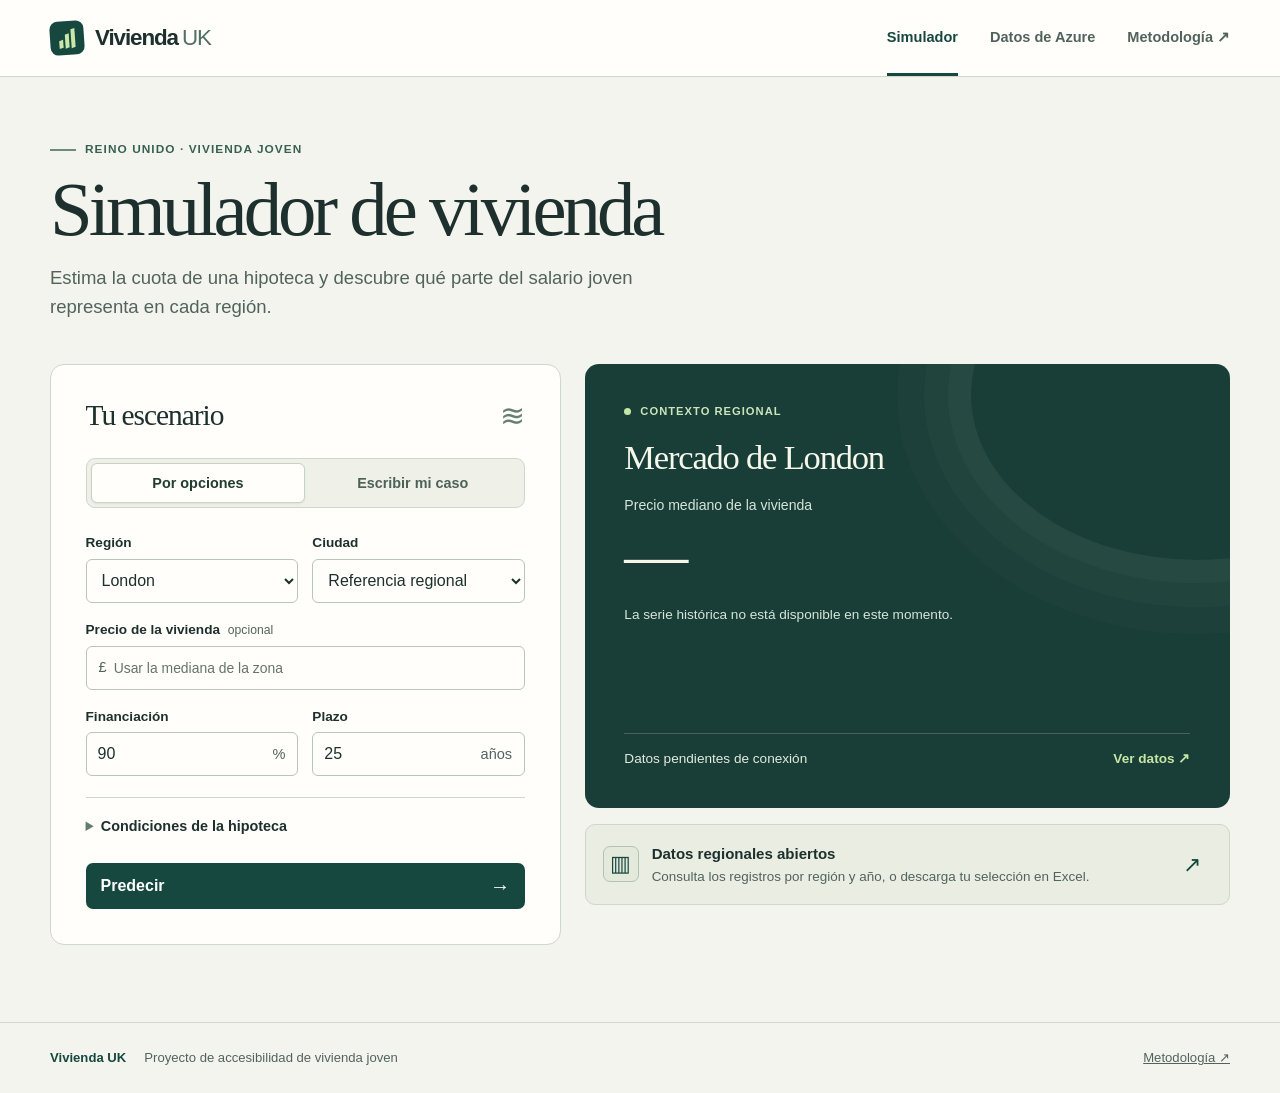
==== site/index.html @ 79816bfe "Publicar simulador responsive con gráfica, contexto y consulta de Azure" ====
<!doctype html>
<html lang="es">
<head>
  <meta charset="utf-8">
  <meta name="viewport" content="width=device-width, initial-scale=1">
  <meta name="theme-color" content="#183f39">
  <meta name="description" content="Explora la accesibilidad de la vivienda joven en Reino Unido. Simula una hipoteca y consulta los datos regionales del proyecto.">
  <title>Vivienda UK · Simulador de vivienda</title>
  <link rel="stylesheet" href="styles.css">
  <script defer src="app.js"></script>
</head>
<body>
<a href="#contenido" class="skip">Saltar al contenido</a>
<header class="masthead"><div class="wrap mast-inner">
  <a class="brand" href="#simulador" aria-label="Vivienda UK, inicio"><span class="brand-mark" aria-hidden="true"><i></i><i></i><i></i></span>Vivienda <b>UK</b></a>
  <nav aria-label="Navegación principal"><a href="#simulador" id="nav-sim" aria-current="page">Simulador</a><a href="#datos" id="nav-data">Datos de Azure</a><a href="metodologia.html">Metodología <span aria-hidden="true">↗</span></a></nav>
</div></header>
<main id="contenido" class="wrap" tabindex="-1">
<section id="simulador">
  <div class="intro"><p class="eyebrow"><span class="accent-rule"></span>Reino Unido · Vivienda joven</p>
    <h1>Simulador de vivienda</h1>
    <p>Estima la cuota de una hipoteca y descubre qué parte del salario joven representa en cada región.</p>
  </div>
  <div class="dashboard">
    <section class="panel form-panel" aria-labelledby="escenario">
      <div class="panel-head"><h2 id="escenario">Tu escenario</h2><span class="motif" aria-hidden="true">≋</span></div>
      <div class="mode-switch" role="group" aria-label="Modo de entrada"><button type="button" id="mode-options" aria-pressed="true">Por opciones</button><button type="button" id="mode-text" aria-pressed="false">Escribir mi caso</button></div>
      <form id="prediction-form">
        <fieldset id="option-fields">
          <div class="form-grid">
            <label>Región<select id="region" name="region" required><option>London</option></select></label>
            <label>Ciudad<select id="city" name="ciudad"><option value="">Referencia regional</option></select></label>
            <label class="wide">Precio de la vivienda <span class="optional">opcional</span><span class="input-unit"><span>£</span><input id="price" name="precio_gbp" type="number" inputmode="decimal" min="1" max="100000000" step="any" placeholder="Usar la mediana de la zona"></span></label>
            <label>Financiación<span class="input-unit trailing"><input type="number" name="ltv_pct" min="1" max="100" step="any" value="90" required><span>%</span></span></label>
            <label>Plazo<span class="input-unit trailing"><input type="number" name="plazo_anios" min="1" max="50" step="1" value="25" required><span>años</span></span></label>
          </div>
          <details class="form-more"><summary>Condiciones de la hipoteca</summary>
            <div class="form-grid">
              <label>Tipo de interés<select name="tipo"><option value="fixed">Fijo</option><option value="variable">Variable</option><option value="tracker">Indexado</option><option value="discounted">Con descuento</option></select></label>
              <label>Periodo inicial<span class="input-unit trailing"><input name="meses" type="number" min="1" max="600" value="24" required><span>meses</span></span></label>
              <label>Comisiones<span class="input-unit"><span>£</span><input name="comisiones" type="number" min="0" max="1000000" step="any" value="999" required></span></label>
              <label>Perfil<select name="subtitulo"><option value="First time buyer">Primera compra</option><option value="Home Purchase">Compra de vivienda</option><option value="Remortgage">Refinanciación</option><option value="Buy to let">Compra para alquilar</option></select></label>
            </div>
          </details>
        </fieldset>
        <fieldset id="text-fields" hidden disabled>
          <label for="free-text">Describe tu caso</label>
          <textarea id="free-text" name="texto" rows="6" required maxlength="1000" placeholder="Quiero comprar en Manchester por 250000 libras, con LTV 85 % a 30 años."></textarea>
          <p class="hint">Puedes incluir la ciudad, el precio en libras, el porcentaje financiado y el plazo.</p>
        </fieldset>
        <button class="primary" id="predict" type="submit">Predecir <span aria-hidden="true">→</span></button>
        <p id="prediction-status" class="status" role="status"></p>
      </form>
    </section>
    <div class="output-column">
      <section class="feature" id="overview" aria-labelledby="overview-title">
        <div class="feature-overline"><span class="tiny-dot"></span>Contexto regional</div>
        <h2 id="overview-title">Mercado de <span id="overview-region">London</span></h2>
        <p class="feature-label">Precio mediano de la vivienda</p><strong class="big-number" id="overview-price">—</strong>
        <div id="history-chart" class="history-chart" aria-live="polite">Cargando la serie histórica…</div>
        <div class="feature-foot"><span id="overview-source">Consultando datos regionales</span><a id="overview-link" href="#datos">Ver datos <span aria-hidden="true">↗</span></a></div>
      </section>
      <section id="result" class="result" hidden aria-labelledby="result-title">
        <div class="feature">
          <div class="feature-overline"><span class="tiny-dot"></span>Resultado de la predicción</div>
          <h2 id="result-title" tabindex="-1">Cuota mensual estimada</h2>
          <p class="result-location" id="result-place"></p><strong class="big-number" id="monthly"></strong>
          <div class="effort-label"><span>Proporción del salario mensual</span><strong id="effort-value"></strong></div>
          <div class="effort-chart" role="img" id="effort-chart"><div id="effort-bar"></div><i id="reference"></i></div>
          <div class="axis"><span>0 %</span><span id="max-scale"></span></div>
          <p class="threshold"><span aria-hidden="true"></span>Referencia de accesibilidad del proyecto: 30 %</p>
          <div class="feature-foot"><span id="effort-summary"></span></div>
        </div>
        <div class="result-details panel">
          <div class="panel-head"><h2>Contexto del cálculo</h2></div><dl class="context-grid" id="result-context"></dl>
          <a id="result-data" class="text-link" href="#datos">Ver datos de Azure de esta región <span aria-hidden="true">↗</span></a>
          <details class="model-details"><summary>Cómo se calculó</summary><div id="explanation"></div></details>
        </div>
      </section>
      <div class="source-line" id="source-line"><span class="source-icon" aria-hidden="true">▥</span><div><strong>Datos regionales abiertos</strong><p>Consulta los registros por región y año, o descarga tu selección en Excel.</p></div><a href="#datos" aria-label="Explorar datos de Azure">↗</a></div>
    </div>
  </div>
</section>
<section id="data-view" hidden>
  <div class="intro"><p class="eyebrow"><span class="accent-rule"></span>Reino Unido · Datos regionales</p><h1 id="data-title" tabindex="-1">Datos de Azure</h1><p>Explora los precios, los salarios jóvenes y las transacciones de cada región entre 2015 y 2020.</p></div>
  <div class="panel data-panel">
    <div class="filter-row"><div class="filter-controls">
      <label>Región<select id="data-region"><option value="">Todas las regiones</option></select></label>
      <label>Año<select id="data-year"><option value="">Todos los años</option></select></label>
    </div><button type="button" class="download" id="download" disabled>Descargar Excel (.xlsx) <span aria-hidden="true">↓</span></button></div>
    <p class="data-status" role="status" id="data-status">Cargando registros…</p>
    <div class="table-scroll" role="region" aria-label="Datos regionales filtrados" tabindex="0"><table class="data-table"><thead><tr><th scope="col">Año</th><th scope="col">Región</th><th scope="col">Transacciones</th><th scope="col">Precio mediano</th><th scope="col">Salario joven anual</th><th scope="col">Años de salario</th></tr></thead><tbody id="data-rows"></tbody></table></div>
  </div>
</section>
</main>
<footer><div class="wrap footer-inner"><span>Vivienda UK</span><span>Proyecto de accesibilidad de vivienda joven</span><a href="metodologia.html">Metodología ↗</a></div></footer>
</body></html>
---- site/styles.css ----
@charset "UTF-8";
:root{--paper:#f4f4ee;--white:#fffefa;--ink:#1d302d;--pine:#16483f;--deep:#193e38;--muted:#52635d;--border:#cfd6cb;--mint:#c6e7a4;--sans:"Instrument Sans","Segoe UI",Arial,sans-serif;--serif:"Source Serif 4",Georgia,"Times New Roman",serif}
*{box-sizing:border-box}
body{margin:0;background:var(--paper);color:var(--ink);font:16px/1.45 var(--sans);-webkit-font-smoothing:antialiased}
body,button,input,select,textarea{font-family:var(--sans)}
a{color:inherit}button,a,summary,input,select,textarea{touch-action:manipulation}
:focus-visible{outline:3px solid #b2611c;outline-offset:3px}
[hidden]{display:none!important}
.wrap{width:min(1180px,calc(100% - 80px));margin-inline:auto}
.skip{position:absolute;left:1rem;top:-5rem;background:white;color:#16483f;padding:1rem;z-index:5}.skip:focus{top:.5rem}
.masthead{background:var(--white);border-bottom:1px solid var(--border)}
.mast-inner{min-height:76px;display:flex;align-items:center;justify-content:space-between;gap:1.5rem}
.brand{display:inline-flex;align-items:center;gap:8px;font-size:1.4rem;font-weight:700;letter-spacing:-1.1px;text-decoration:none}.brand b{font-weight:450;margin-left:-4px;color:#527066}
.brand-mark{width:34px;height:34px;padding:7px;display:flex;align-items:flex-end;justify-content:center;gap:2px;background:var(--pine);border-radius:8px;margin-right:3px;transform:rotate(-4deg)}.brand-mark i{display:block;width:4px;background:#cae6a8;transform:skewY(-16deg)}.brand-mark i:nth-child(1){height:40%}.brand-mark i:nth-child(2){height:68%}.brand-mark i:nth-child(3){height:94%}
nav{display:flex;align-self:stretch;gap:2rem}nav a{display:flex;align-items:center;gap:4px;position:relative;text-decoration:none;color:var(--muted);font-size:.91rem;font-weight:600}nav a[aria-current]{color:var(--pine)}nav a[aria-current]:after{content:"";position:absolute;height:3px;background:var(--pine);bottom:0;left:0;right:0}
nav a:hover,.text-link:hover,.feature-foot a:hover{text-decoration:underline;text-underline-offset:4px}
.intro{margin:clamp(34px,5vw,68px) 0 clamp(24px,3.3vw,42px)}
.eyebrow,.feature-overline{display:flex;align-items:center;gap:9px;font-size:.74rem;font-weight:700;letter-spacing:.09em;text-transform:uppercase}
.intro .eyebrow{color:#386154;margin:0 0 12px}.accent-rule{display:inline-block;width:26px;height:2px;background:#6c8c73}
h1,h2,p{margin:0}h1{font:500 clamp(2.8rem,6vw,5.4rem)/1.03 var(--serif);letter-spacing:-.052em}.intro>p:last-child{margin-top:15px;color:var(--muted);max-width:640px;font-size:clamp(1rem,1.5vw,1.16rem);line-height:1.55}
.dashboard{display:grid;grid-template-columns:minmax(0,.91fr) minmax(0,1.15fr);gap:24px;align-items:start}
.panel{background:var(--white);border:1px solid var(--border);border-radius:14px}
.form-panel,.result-details,.data-panel{padding:clamp(20px,2.7vw,36px)}h2{font:500 clamp(1.6rem,2.3vw,2.1rem)/1.15 var(--serif);letter-spacing:-.035em}
.panel-head{display:flex;justify-content:space-between;align-items:center;gap:15px}.motif{font:1.9rem/1 var(--serif);color:#65806f}
.mode-switch{display:flex;border:1px solid var(--border);padding:4px;background:#eff1e9;border-radius:9px;margin:25px 0}
button{cursor:pointer;font-size:1rem;line-height:1.25}button:disabled{cursor:wait;opacity:.65}
.mode-switch button{flex:1;padding:10px 6px;border:1px solid transparent;border-radius:6px;background:transparent;color:#4d6157;font-size:.9rem;font-weight:600}.mode-switch button[aria-pressed="true"]{background:var(--white);color:#213c31;border-color:#c8d3c1;box-shadow:0 1px 2px #31442116}
fieldset{border:0;margin:0;padding:0;min-width:0}.form-grid{display:grid;grid-template-columns:repeat(2,minmax(0,1fr));gap:17px 14px}.wide{grid-column:1/-1}
label{display:block;font-weight:650;font-size:.85rem}.optional,.hint,.status{color:var(--muted);font-weight:400}.optional{font-size:.76rem;margin-left:4px}
select,input,textarea,.input-unit{color:var(--ink);background:#fffefa;border:1px solid #b9c5ba;border-radius:6px;font-size:1rem;min-height:44px;max-width:100%;width:100%}
select,input,textarea{padding:8px 11px}select{padding-right:20px}label>select,label>.input-unit,textarea{margin-top:6px}.input-unit{display:flex;align-items:center;padding-left:12px}
.input-unit input{border:0;outline:0;background:transparent;min-width:0;min-height:42px;padding-left:7px}.input-unit:focus-within{outline:2px solid #597c67;outline-offset:1px}.input-unit span{font-weight:500;color:var(--muted);font-size:.91rem}.input-unit.trailing{padding-left:4px;padding-right:12px}input::placeholder,textarea::placeholder{color:#64746b;font-size:.87rem}.hint{font-size:.85rem;margin:8px 0 18px}textarea{resize:vertical;line-height:1.55}
summary{cursor:pointer;font-weight:600}summary::marker{color:#627d6d}.form-more{border-top:1px solid var(--border);margin:21px 0 0;padding-top:12px}.form-more summary,.model-details summary{font-size:.9rem;padding:6px 0}.form-more[open] .form-grid{margin-top:14px}
.primary,.download{min-height:46px;border:0;border-radius:7px;background:var(--pine);color:#fff;font-weight:650;display:flex;align-items:center;justify-content:space-between;gap:12px;padding:11px 15px}.primary{width:100%;margin-top:20px}.primary span,.download span{font-size:1.25rem;line-height:1}.primary:hover,.download:hover{background:#0c382f}
.status:not(:empty){font-size:.88rem;margin-top:12px}.error{color:#934321}
.output-column{display:grid;gap:16px;min-width:0}.feature{position:relative;overflow:hidden;background:var(--deep);color:#f6f7eb;padding:clamp(23px,3.1vw,42px);border-radius:14px;isolation:isolate}.feature:before{content:"";position:absolute;z-index:-1;right:-30%;top:-135px;width:70%;height:330px;border-radius:50%;border:1px solid #e0eccc13;box-shadow:0 0 0 22px #e0eccc06,0 0 0 46px #e0eccc05,0 0 0 73px #e0eccc04;pointer-events:none}
.feature-overline{color:#cce4ba;font-size:.7rem}.tiny-dot{height:7px;width:7px;border-radius:50%;background:var(--mint)}.feature h2{margin-top:18px;font-size:clamp(1.8rem,2.7vw,2.6rem)}
.feature-label,.result-location{font-size:.88rem;color:#d7e5d9;margin-top:18px}.big-number{font:500 clamp(2.6rem,5vw,4.5rem)/1.12 var(--serif);letter-spacing:-.055em;display:block;margin:3px 0 12px;font-variant-numeric:lining-nums tabular-nums}
.history-chart{color:#d7e5d9;font-size:.85rem;min-height:110px;margin-top:14px}.history-chart svg{display:block;width:100%;height:95px;overflow:visible}.history-axis,.axis{display:flex;justify-content:space-between;font:500 .76rem/1.4 var(--sans);color:#c9d7c9}
.feature-foot{display:flex;align-items:center;justify-content:space-between;gap:10px;border-top:1px solid #e7f0db36;margin-top:18px;padding-top:15px;color:#e2ebdd;font-size:.85rem}.feature-foot a{color:var(--mint);font-weight:650;text-decoration:none;white-space:nowrap}
.source-line{display:grid;grid-template-columns:auto 1fr auto;align-items:center;gap:13px;border:1px solid var(--border);border-radius:10px;padding:17px;background:#e9ede2}.source-icon{border:1px solid #b4c4af;background:#e3e9db;border-radius:7px;color:var(--pine);width:36px;height:36px;display:grid;place-items:center;font-size:1.4rem}.source-line strong{font-size:.94rem}.source-line p{font-size:.84rem;color:var(--muted);margin-top:2px}.source-line a{display:grid;place-items:center;min-width:40px;min-height:44px;text-decoration:none;color:var(--pine);font-size:1.35rem}
.result{display:grid;gap:16px}.effort-label{display:flex;justify-content:space-between;align-items:end;gap:10px;margin:20px 0 8px;color:#dfebde;font-size:.88rem}.effort-label strong{color:var(--mint);font-size:1.25rem;white-space:nowrap}.effort-chart{height:17px;background:#355b50;border-radius:3px;position:relative}.effort-chart div{height:100%;border-radius:3px;background:var(--mint)}.effort-chart i{position:absolute;top:-4px;bottom:-4px;width:2px;background:#fff;box-shadow:0 0 0 1px #284b3f}.axis{margin-top:7px}.threshold{font-size:.8rem;color:#d6e5d4;margin-top:10px;display:flex;align-items:center;gap:8px}.threshold span{height:13px;width:2px;background:white;margin-left:2px}
.context-grid{display:grid;grid-template-columns:repeat(2,minmax(0,1fr));gap:0 18px;margin:14px 0}.context-grid div{padding:12px 0;border-bottom:1px solid #e3e6db}.context-grid dt{color:var(--muted);font-size:.79rem}.context-grid dd{margin:3px 0 0;font-weight:600;overflow-wrap:anywhere}.text-link{font-size:.9rem;font-weight:650;color:var(--pine)}.model-details{border-top:1px solid var(--border);padding-top:12px;margin-top:20px}.model-details h3{font-size:1rem;margin:18px 0 5px}.model-details p,.model-details li{font-size:.91rem;color:var(--muted)}.model-details ul{padding-left:20px;margin:6px 0}.result-location{margin-top:8px}
.filter-row,.filter-controls{display:flex;align-items:end;gap:16px}.filter-row{justify-content:space-between}.filter-controls label{min-width:124px}.download{justify-content:center;font-size:.9rem}.data-status{font-size:.9rem;color:var(--muted);margin:20px 0 12px}.table-scroll{max-width:100%;overflow:auto}.data-table{width:100%;border-collapse:collapse;font-size:.9rem;white-space:nowrap}.data-table th,.data-table td{text-align:right;padding:11px 12px;border-bottom:1px solid #dce1d5;font-variant-numeric:tabular-nums}.data-table th{font-size:.78rem;color:#4b5f52;background:#eef1e9}.data-table td:nth-child(-n+2),.data-table th:nth-child(-n+2){text-align:left}.data-table tbody tr:nth-child(even){background:#f8f9f3}
footer{margin-top:clamp(40px,6vw,80px);border-top:1px solid var(--border)}.footer-inner{min-height:70px;display:flex;gap:18px;align-items:center;color:var(--muted);font-size:.82rem}.footer-inner span:first-child{font-weight:700;color:var(--pine)}.footer-inner a{margin-left:auto}
@media(max-width:850px){.wrap{width:calc(100% - 44px)}.dashboard{gap:15px;grid-template-columns:minmax(0,1fr) minmax(0,1fr)}.form-panel,.feature,.result-details{padding:21px}.form-grid{gap:14px 9px}.mode-switch{margin:18px 0}.filter-controls{flex-wrap:wrap}}
@media(max-width:720px){.wrap{width:calc(100% - 32px)}.mast-inner{min-height:0;display:grid;gap:4px;padding-top:14px}.brand{font-size:1.23rem}.brand-mark{height:28px;width:28px;padding:6px}nav{gap:20px;justify-content:space-between}nav a{min-height:44px;font-size:.85rem}.dashboard{grid-template-columns:minmax(0,1fr)}.intro{margin:30px 0 23px}.intro>p:last-child{margin-top:10px}.result-title{scroll-margin:14px}.feature h2{margin-top:12px}.feature-label{margin-top:12px}.output-column{gap:12px}.filter-row{align-items:stretch;flex-direction:column}.filter-controls{display:grid;grid-template-columns:minmax(0,1.3fr) minmax(0,1fr)}.filter-controls label{min-width:0}.download{align-self:stretch}.footer-inner{flex-wrap:wrap;gap:4px 14px;padding-block:15px}.footer-inner span:nth-child(2){width:100%;order:3}.data-panel{padding:16px}.feature-foot{font-size:.82rem}.form-grid{gap:16px 10px}}
@media(prefers-reduced-motion:reduce){*,*::before,*::after{scroll-behavior:auto!important}}
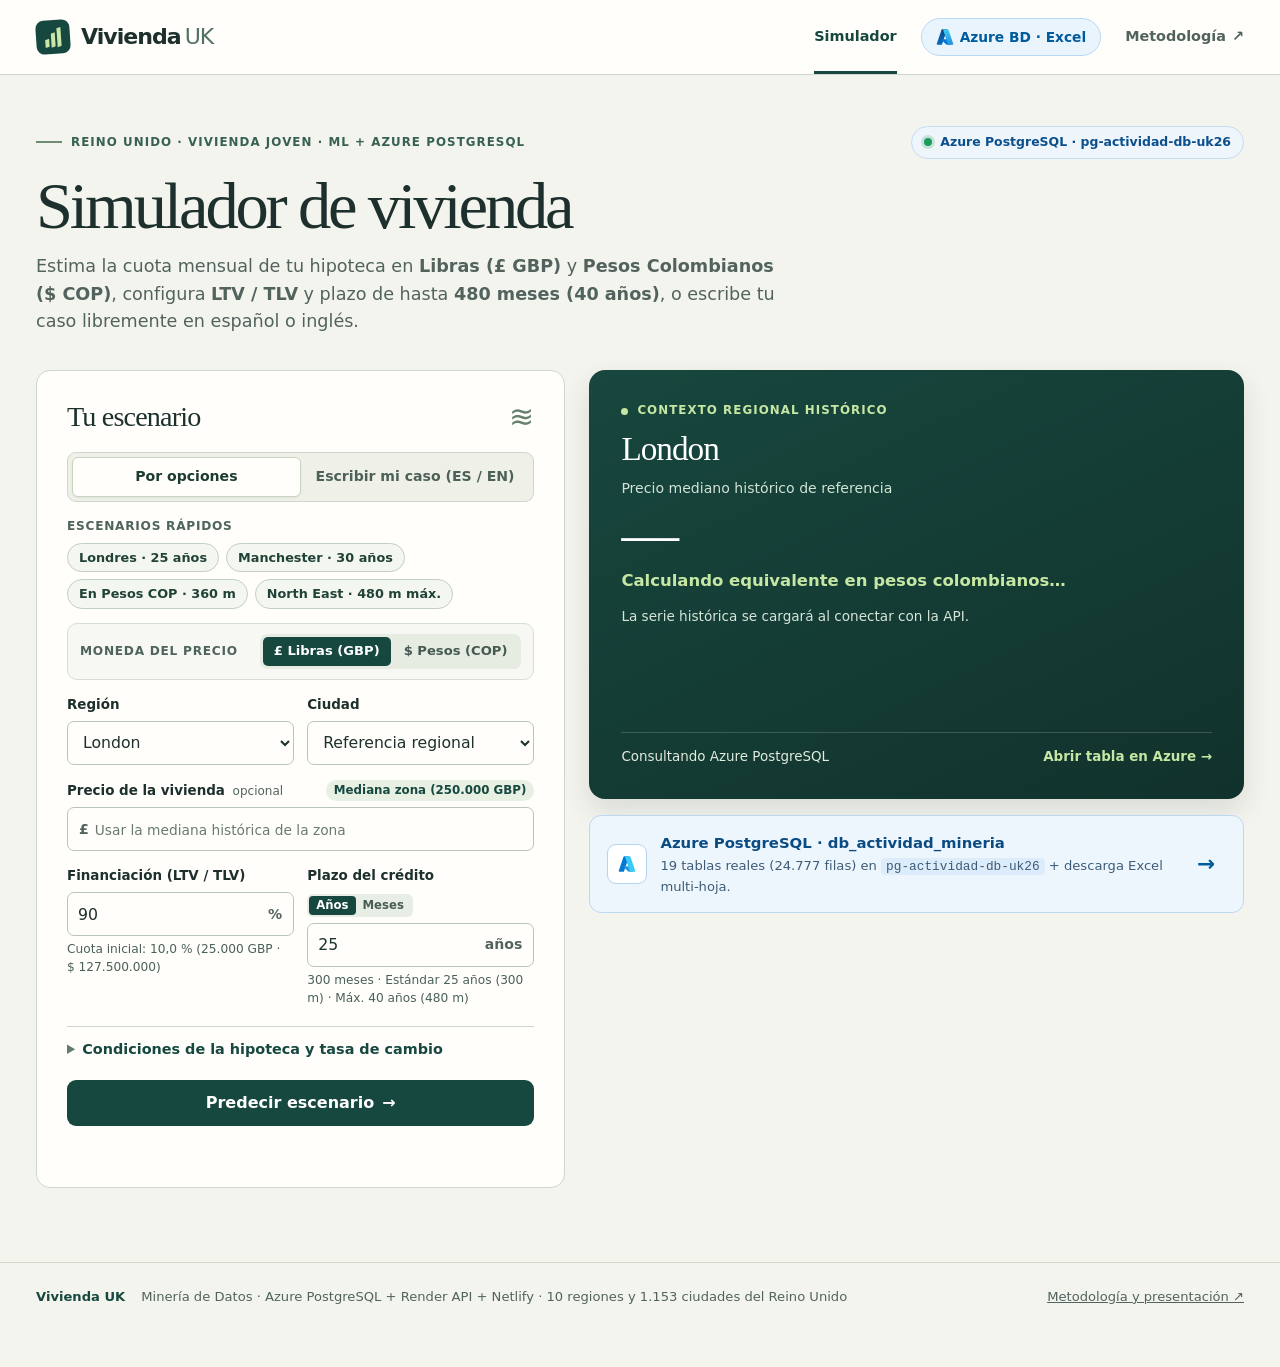
==== commit 06906752: "feat(web): logo Azure BD/Excel, monedas GBP/COP, 3 graficas claras, 6 ejemplos ES/EN, plazo 480m y m" ====
--- a/site/index.html
+++ b/site/index.html
@@ -4,94 +4,541 @@
   <meta charset="utf-8">
   <meta name="viewport" content="width=device-width, initial-scale=1">
   <meta name="theme-color" content="#183f39">
-  <meta name="description" content="Explora la accesibilidad de la vivienda joven en Reino Unido. Simula una hipoteca y consulta los datos regionales del proyecto.">
-  <title>Vivienda UK · Simulador de vivienda</title>
+  <meta name="description" content="Simulador interactivo de accesibilidad de vivienda joven en el Reino Unido (GBP y Pesos COP, LTV/TLV, plazo hasta 480 meses) conectado en vivo a Azure PostgreSQL.">
+  <title>Vivienda UK · Simulador de vivienda joven</title>
   <link rel="stylesheet" href="styles.css">
   <script defer src="app.js"></script>
 </head>
 <body>
 <a href="#contenido" class="skip">Saltar al contenido</a>
-<header class="masthead"><div class="wrap mast-inner">
-  <a class="brand" href="#simulador" aria-label="Vivienda UK, inicio"><span class="brand-mark" aria-hidden="true"><i></i><i></i><i></i></span>Vivienda <b>UK</b></a>
-  <nav aria-label="Navegación principal"><a href="#simulador" id="nav-sim" aria-current="page">Simulador</a><a href="#datos" id="nav-data">Datos de Azure</a><a href="metodologia.html">Metodología <span aria-hidden="true">↗</span></a></nav>
-</div></header>
+
+<header class="masthead">
+  <div class="wrap mast-inner">
+    <a class="brand" href="#simulador" aria-label="Vivienda UK, inicio">
+      <span class="brand-mark" aria-hidden="true"><i></i><i></i><i></i></span>
+      Vivienda <b>UK</b>
+    </a>
+    <nav aria-label="Navegación principal">
+      <a href="#simulador" id="nav-sim" aria-current="page">Simulador</a>
+      <a href="#datos" id="nav-data" class="azure-nav-btn" title="Ver base de datos en vivo en Microsoft Azure PostgreSQL y descargar Excel (.xlsx)">
+        <svg class="azure-logo" viewBox="0 0 96 96" aria-hidden="true">
+          <defs>
+            <linearGradient id="az-a" x1="42.9" y1="7.8" x2="22.1" y2="83.9" gradientUnits="userSpaceOnUse">
+              <stop offset="0" stop-color="#114a8b"/>
+              <stop offset="1" stop-color="#0669bc"/>
+            </linearGradient>
+            <linearGradient id="az-b" x1="55.3" y1="45.8" x2="46.2" y2="50.4" gradientUnits="userSpaceOnUse">
+              <stop offset="0" stop-color="#000" stop-opacity=".3"/>
+              <stop offset="1" stop-color="#000" stop-opacity="0"/>
+            </linearGradient>
+            <linearGradient id="az-c" x1="48.8" y1="9.9" x2="71.2" y2="86.1" gradientUnits="userSpaceOnUse">
+              <stop offset="0" stop-color="#3ccbf4"/>
+              <stop offset="1" stop-color="#2892df"/>
+            </linearGradient>
+          </defs>
+          <path fill="url(#az-a)" d="M33.3 6.5h26.1L32.3 86.7a4.2 4.2 0 0 1-3.9 2.8H8.1a4.1 4.1 0 0 1-3.9-5.5L29.4 9.3a4.2 4.2 0 0 1 3.9-2.8Z"/>
+          <path fill="#0078d4" d="M71.2 60.3H29.9a1.9 1.9 0 0 0-1.3 3.3l26.5 24.8a4.2 4.2 0 0 0 2.9 1.1h23.4Z"/>
+          <path fill="url(#az-b)" d="M33.3 6.5a4.1 4.1 0 0 0-4 2.9L4.2 83.9a4.1 4.1 0 0 0 3.9 5.6h20.7a4.4 4.4 0 0 0 3.5-2.9l5-14.7 17.8 16.6a4.2 4.2 0 0 0 2.8 1.1h23.3l-10.2-29.2-29.8.1L59.5 6.5Z"/>
+          <path fill="url(#az-c)" d="M66.6 9.3a4.2 4.2 0 0 0-3.9-2.8H33.6a4.2 4.2 0 0 1 3.9 2.8l25.2 74.7a4.1 4.1 0 0 1-3.9 5.5h29.1a4.1 4.1 0 0 0 3.9-5.5Z"/>
+        </svg>
+        <span>Azure BD · Excel</span>
+      </a>
+      <a href="metodologia.html">Metodología <span aria-hidden="true">↗</span></a>
+    </nav>
+  </div>
+</header>
+
 <main id="contenido" class="wrap" tabindex="-1">
-<section id="simulador">
-  <div class="intro"><p class="eyebrow"><span class="accent-rule"></span>Reino Unido · Vivienda joven</p>
-    <h1>Simulador de vivienda</h1>
-    <p>Estima la cuota de una hipoteca y descubre qué parte del salario joven representa en cada región.</p>
+  <!-- ===================== SIMULADOR ===================== -->
+  <section id="simulador">
+    <div class="intro">
+      <div class="intro-top">
+        <p class="eyebrow"><span class="accent-rule"></span>Reino Unido · Vivienda joven · ML + Azure PostgreSQL</p>
+        <div class="azure-live-pill" id="azure-pill" title="Conexión en tiempo real a Azure PostgreSQL Flexible Server">
+          <span class="live-dot" aria-hidden="true"></span>
+          <span id="azure-pill-text">Azure PostgreSQL · pg-actividad-db-uk26</span>
+        </div>
+      </div>
+      <h1>Simulador de vivienda</h1>
+      <p>Estima la cuota mensual de tu hipoteca en <strong>Libras (£ GBP)</strong> y <strong>Pesos Colombianos ($ COP)</strong>, configura <strong>LTV / TLV</strong> y plazo de hasta <strong>480 meses (40 años)</strong>, o escribe tu caso libremente en español o inglés.</p>
+    </div>
+
+    <div class="dashboard">
+      <!-- PANEL IZQUIERDO: FORMULARIO -->
+      <section class="panel form-panel" aria-labelledby="escenario">
+        <div class="panel-head">
+          <h2 id="escenario">Tu escenario</h2>
+          <span class="motif" aria-hidden="true">≋</span>
+        </div>
+
+        <div class="mode-switch" role="group" aria-label="Modo de entrada">
+          <button type="button" id="mode-options" aria-pressed="true">Por opciones</button>
+          <button type="button" id="mode-text" aria-pressed="false">Escribir mi caso (ES / EN)</button>
+        </div>
+
+        <form id="prediction-form" novalidate>
+          <!-- MODO 1: POR OPCIONES -->
+          <fieldset id="option-fields">
+            <div class="presets-block">
+              <span class="presets-label">Escenarios rápidos</span>
+              <div class="preset-chips" id="option-presets">
+                <button type="button" class="chip" data-preset="london">Londres · 25 años</button>
+                <button type="button" class="chip" data-preset="manchester">Manchester · 30 años</button>
+                <button type="button" class="chip" data-preset="cop">En Pesos COP · 360 m</button>
+                <button type="button" class="chip" data-preset="northeast40">North East · 480 m máx.</button>
+              </div>
+            </div>
+
+            <div class="currency-bar">
+              <span class="field-caption">Moneda del precio</span>
+              <div class="seg-toggle" role="group" aria-label="Moneda del precio">
+                <button type="button" id="curr-gbp" aria-pressed="true">£ Libras (GBP)</button>
+                <button type="button" id="curr-cop" aria-pressed="false">$ Pesos (COP)</button>
+              </div>
+            </div>
+
+            <div class="form-grid">
+              <label>
+                Región
+                <select id="region" name="region" required>
+                  <option>London</option>
+                </select>
+              </label>
+
+              <label>
+                Ciudad
+                <select id="city" name="ciudad">
+                  <option value="">Referencia regional</option>
+                </select>
+              </label>
+
+              <label class="wide">
+                <span class="label-row">
+                  <span>Precio de la vivienda <span class="optional">opcional</span></span>
+                  <span class="live-badge" id="price-conversion">Mediana histórica de la zona</span>
+                </span>
+                <span class="input-unit" id="price-unit-box">
+                  <span id="price-prefix">£</span>
+                  <input id="price" name="precio_gbp" type="number" inputmode="decimal" min="1" max="100000000" step="any" placeholder="Usar la mediana histórica de la zona">
+                </span>
+              </label>
+
+              <label>
+                <span class="label-row">
+                  <span>Financiación (LTV / TLV)</span>
+                </span>
+                <span class="input-unit trailing">
+                  <input id="ltv" type="number" name="ltv_pct" min="5" max="100" step="any" value="90" required>
+                  <span>%</span>
+                </span>
+                <span class="micro-help" id="downpayment-help">Cuota inicial: 10 %</span>
+              </label>
+
+              <label>
+                <span class="label-row">
+                  <span>Plazo del crédito</span>
+                  <span class="unit-mini" role="group" aria-label="Unidad del plazo">
+                    <button type="button" id="term-years-btn" aria-pressed="true">Años</button>
+                    <button type="button" id="term-months-btn" aria-pressed="false">Meses</button>
+                  </span>
+                </span>
+                <span class="input-unit trailing">
+                  <input id="term-input" type="number" min="5" max="40" step="1" value="25" required>
+                  <span id="term-unit-label">años</span>
+                </span>
+                <span class="micro-help" id="term-help">300 meses · Máx. 40 años (480 m)</span>
+              </label>
+            </div>
+
+            <details class="form-more">
+              <summary>Condiciones de la hipoteca y tasa de cambio</summary>
+              <div class="form-grid">
+                <label>
+                  Tipo de interés
+                  <select id="tipo" name="tipo">
+                    <option value="fixed">Fijo (Fixed)</option>
+                    <option value="discounted">Con descuento (Discounted)</option>
+                    <option value="tracker">Indexado (Tracker)</option>
+                    <option value="variable">Variable (SVR)</option>
+                  </select>
+                </label>
+
+                <label>
+                  Periodo tasa inicial (F2)
+                  <span class="input-unit trailing">
+                    <input id="meses-inicial" name="meses" type="number" min="12" max="300" step="1" value="24" required>
+                    <span>meses</span>
+                  </span>
+                  <span class="micro-help">Rango real catálogo F2: 12–300 m</span>
+                </label>
+
+                <label>
+                  Comisiones bancarias
+                  <span class="input-unit">
+                    <span>£</span>
+                    <input id="comisiones" name="comisiones" type="number" min="0" max="1000000" step="any" value="999" required>
+                  </span>
+                </label>
+
+                <label>
+                  Perfil comprador
+                  <select id="subtitulo" name="subtitulo">
+                    <option value="First time buyer">Primera compra (FTB)</option>
+                    <option value="Home Purchase">Compra de vivienda</option>
+                    <option value="Remortgage">Refinanciación (Remortgage)</option>
+                    <option value="Buy to let">Compra para alquilar (BTL)</option>
+                  </select>
+                </label>
+
+                <label class="wide">
+                  <span class="label-row">
+                    <span>Tasa de cambio referencia (COP por 1 £)</span>
+                    <span class="optional">Editable</span>
+                  </span>
+                  <span class="input-unit">
+                    <span>COP</span>
+                    <input id="tasa-cop" name="tasa_cop" type="number" min="1000" max="20000" step="50" value="5100" required>
+                  </span>
+                </label>
+              </div>
+            </details>
+          </fieldset>
+
+          <!-- MODO 2: ESCRIBIR MI CASO (ESPAÑOL + INGLÉS + COP) -->
+          <fieldset id="text-fields" hidden disabled>
+            <label for="free-text">Describe tu caso en Español o Inglés (GBP o Pesos COP)</label>
+            <textarea id="free-text" name="texto" rows="5" required maxlength="1200" placeholder="Ej: Quiero comprar casa en Londres de 1.800 millones de pesos con cuota inicial del 15 % a 360 meses&#10;Or: I want to buy a house in Oxford for 420k pounds as a first time buyer with 15% deposit for 30 years fixed 24 months"></textarea>
+            <p class="hint">Entiende ciudades/regiones UK, precios en <strong>libras (£ / k)</strong> o <strong>pesos colombianos (COP / millones)</strong>, <strong>LTV / TLV / entrada / deposit</strong> y plazos hasta <strong>480 meses (40 años)</strong>.</p>
+
+            <div class="examples-box">
+              <span class="presets-label">Ejemplos listos para probar (clic para calcular)</span>
+              <div class="example-grid" id="text-examples">
+                <button type="button" class="example-btn" data-example="Quiero comprar en Manchester por 250.000 libras con TLV 85 % a 30 años fijo (24 meses)">
+                  <strong>ES · Manchester (£250k)</strong>
+                  <span>TLV 85 % · 30 años · Fijo 24 m</span>
+                </button>
+                <button type="button" class="example-btn" data-example="Quiero comprar casa en Londres de 1.800 millones de pesos con cuota inicial del 15 % a 360 meses">
+                  <strong>COP · Londres ($1.800M)</strong>
+                  <span>15 % entrada · 360 meses</span>
+                </button>
+                <button type="button" class="example-btn" data-example="I want to buy a house in Oxford for 420k pounds as a first time buyer with 15% deposit for 30 years fixed 24 months">
+                  <strong>EN · Oxford (£420k FTB)</strong>
+                  <span>15% deposit · 30 yrs · Fixed 24m</span>
+                </button>
+                <button type="button" class="example-btn" data-example="Affordable home in Newcastle North East for 165000 GBP, 90% LTV, 480 months (40 years), 60 months fixed, zero fee">
+                  <strong>EN · Newcastle (480 m máx.)</strong>
+                  <span>£165k · 90% LTV · 40 yrs · £0 fee</span>
+                </button>
+                <button type="button" class="example-btn" data-example="Remortgage en South East de 380.000 libras a 24 meses fixed con comisión 1.999 libras">
+                  <strong>ES · Remortgage South East</strong>
+                  <span>£380k · Fixed 24 m · £1.999 fee</span>
+                </button>
+                <button type="button" class="example-btn" data-example="Primer comprador en Cardiff (Wales) por 195.000 libras con hipoteca discounted a 24 meses y comisión 499">
+                  <strong>ES · Cardiff / Wales</strong>
+                  <span>£195k · Discounted · £499 fee</span>
+                </button>
+              </div>
+            </div>
+          </fieldset>
+
+          <button class="primary" id="predict" type="submit">Predecir escenario <span aria-hidden="true">→</span></button>
+          <p id="prediction-status" class="status" role="status"></p>
+        </form>
+      </section>
+
+      <!-- COLUMNA DERECHA: CONTEXTO INICIAL Y RESULTADOS -->
+      <div class="output-column">
+        <!-- VISTA INICIAL ANTES DE PREDECIR -->
+        <section class="feature" id="overview" aria-labelledby="overview-title">
+          <div class="feature-overline"><span class="tiny-dot"></span>Contexto regional histórico</div>
+          <h2 id="overview-title"><span id="overview-region">London</span></h2>
+          <p class="feature-label">Precio mediano histórico de referencia</p>
+          <strong class="big-number" id="overview-price">—</strong>
+          <p class="cop-sub" id="overview-price-cop">Calculando equivalente en pesos colombianos…</p>
+          <div id="history-chart" class="history-chart">Cargando la serie histórica…</div>
+          <div class="feature-foot">
+            <span id="overview-source">Consultando Azure PostgreSQL</span>
+            <a href="#datos" id="overview-link">Abrir tabla en Azure →</a>
+          </div>
+        </section>
+
+        <div class="source-line" id="source-line">
+          <span class="source-icon azure-badge-icon" aria-hidden="true">
+            <svg class="azure-logo" viewBox="0 0 96 96">
+              <path fill="#0078d4" d="M33.3 6.5h26.1L32.3 86.7a4.2 4.2 0 0 1-3.9 2.8H8.1a4.1 4.1 0 0 1-3.9-5.5L29.4 9.3a4.2 4.2 0 0 1 3.9-2.8Z"/>
+              <path fill="#2892df" d="M71.2 60.3H29.9a1.9 1.9 0 0 0-1.3 3.3l26.5 24.8a4.2 4.2 0 0 0 2.9 1.1h23.4Z"/>
+              <path fill="#3ccbf4" d="M66.6 9.3a4.2 4.2 0 0 0-3.9-2.8H33.6a4.2 4.2 0 0 1 3.9 2.8l25.2 74.7a4.1 4.1 0 0 1-3.9 5.5h29.1a4.1 4.1 0 0 0 3.9-5.5Z"/>
+            </svg>
+          </span>
+          <div>
+            <strong>Azure PostgreSQL · db_actividad_mineria</strong>
+            <p>19 tablas reales (24.777 filas) en <code>pg-actividad-db-uk26</code> + descarga Excel multi-hoja.</p>
+          </div>
+          <a href="#datos" aria-label="Abrir datos de Azure y Excel">→</a>
+        </div>
+
+        <!-- RESULTADO DE PREDICCIÓN -->
+        <section id="result" class="result" hidden aria-labelledby="result-title">
+          <!-- TARJETA 1: RESULTADO PRINCIPAL + GRÁFICA 1 (PRESUPUESTO MENSUAL) -->
+          <div class="feature result-hero">
+            <div class="result-top-row">
+              <div class="feature-overline"><span class="tiny-dot"></span>Resultado de la predicción</div>
+              <span class="risk-pill" id="risk-pill">Evaluando</span>
+            </div>
+
+            <h2 id="result-title" class="result-title" tabindex="-1">Cuota mensual estimada</h2>
+            <p class="result-location" id="result-place"></p>
+
+            <div class="hero-money">
+              <strong class="big-number" id="monthly">—</strong>
+              <span class="cop-hero" id="monthly-cop">—</span>
+            </div>
+
+            <p class="plain-diagnosis" id="plain-diagnosis"></p>
+
+            <!-- GRÁFICA 1: ¿CÓMO QUEDA TU SALARIO MENSUAL? -->
+            <div class="chart-card-dark" aria-labelledby="g1-title">
+              <div class="chart-dark-head">
+                <span id="g1-title">Gráfica 1 · ¿Cómo queda tu salario mensual?</span>
+                <strong id="effort-value">0 %</strong>
+              </div>
+
+              <div class="budget-track" id="effort-chart" role="img" aria-label="Proporción del salario mensual">
+                <div class="budget-quota" id="effort-bar"></div>
+                <div class="budget-free" id="free-bar"></div>
+                <i class="marker-30" id="reference" title="30 % límite bancario recomendado"></i>
+                <i class="marker-cart" id="reference-cart" title="56,4 % frontera mediana CART"></i>
+              </div>
+
+              <div class="axis">
+                <span>0 %</span>
+                <span id="axis-mid-label">30 % ideal · 56,4 % CART</span>
+                <span id="max-scale">100 %</span>
+              </div>
+
+              <div class="budget-split-cards">
+                <div class="mini-kpi">
+                  <span>Salario joven / mes</span>
+                  <strong id="kpi-salary-gbp">—</strong>
+                  <small id="kpi-salary-cop">—</small>
+                </div>
+                <div class="mini-kpi" id="kpi-balance-box">
+                  <span id="kpi-balance-label">Te queda libre / mes</span>
+                  <strong id="kpi-balance-gbp">—</strong>
+                  <small id="kpi-balance-cop">—</small>
+                </div>
+                <div class="mini-kpi">
+                  <span id="kpi-down-label">Cuota inicial (10 %)</span>
+                  <strong id="kpi-down-gbp">—</strong>
+                  <small id="kpi-down-cop">—</small>
+                </div>
+              </div>
+            </div>
+
+            <div class="feature-foot result-actions">
+              <a class="azure-inline-btn" id="result-data" href="#datos">
+                <svg class="azure-logo" viewBox="0 0 96 96" aria-hidden="true">
+                  <path fill="#50e6ff" d="M33.3 6.5h26.1L32.3 86.7a4.2 4.2 0 0 1-3.9 2.8H8.1a4.1 4.1 0 0 1-3.9-5.5L29.4 9.3a4.2 4.2 0 0 1 3.9-2.8Z"/>
+                  <path fill="#1b9de2" d="M71.2 60.3H29.9a1.9 1.9 0 0 0-1.3 3.3l26.5 24.8a4.2 4.2 0 0 0 2.9 1.1h23.4Z"/>
+                  <path fill="#9cebff" d="M66.6 9.3a4.2 4.2 0 0 0-3.9-2.8H33.6a4.2 4.2 0 0 1 3.9 2.8l25.2 74.7a4.1 4.1 0 0 1-3.9 5.5h29.1a4.1 4.1 0 0 0 3.9-5.5Z"/>
+                </svg>
+                <span>Ver datos en Azure</span>
+              </a>
+              <button type="button" class="excel-inline-btn" id="result-excel">Descargar Excel (.xlsx) ↓</button>
+            </div>
+          </div>
+
+          <!-- TARJETA 2: GRÁFICA 2 (COMPARATIVA 10 REGIONES UK) -->
+          <section class="panel chart-panel" aria-labelledby="g2-title">
+            <div class="chart-panel-head">
+              <div>
+                <p class="chart-kicker">Gráfica 2 · Comparativa territorial</p>
+                <h3 id="g2-title">Tu escenario frente a las 10 regiones del Reino Unido</h3>
+              </div>
+              <span class="chart-legend-mini"><span><i class="dot-user"></i>Tu caso</span><span><i class="dot-30"></i>30 % ideal</span></span>
+            </div>
+            <div id="regions-chart" class="regions-chart"></div>
+            <p class="chart-takeaway" id="regions-takeaway"></p>
+          </section>
+
+          <!-- TARJETA 3: GRÁFICA 3 (CAPITAL VS INTERESES + TERMÓMETRO TASA F2) -->
+          <section class="panel chart-panel" aria-labelledby="g3-title">
+            <p class="chart-kicker">Gráfica 3 · Costo real del crédito y tasa hipotecaria</p>
+            <h3 id="g3-title">Capital vs. Intereses en todo el plazo + Termómetro de tasa</h3>
+
+            <div class="cost-block">
+              <div class="cost-head">
+                <span>¿A dónde va tu dinero en <strong id="cost-term-label">300 meses</strong>?</span>
+                <strong id="cost-total-label">—</strong>
+              </div>
+              <div class="stacked-bar" id="cost-stacked-bar" role="img" aria-label="Capital prestado frente a intereses totales">
+                <div class="seg-principal" id="seg-principal"></div>
+                <div class="seg-interest" id="seg-interest"></div>
+              </div>
+              <div class="cost-legend">
+                <div class="cost-item">
+                  <span class="swatch-principal"></span>
+                  <div>
+                    <small>Capital del préstamo (<span id="pct-principal-label">0 %</span>)</small>
+                    <strong id="val-principal-gbp">—</strong>
+                    <span class="sub-cop" id="val-principal-cop">—</span>
+                  </div>
+                </div>
+                <div class="cost-item">
+                  <span class="swatch-interest"></span>
+                  <div>
+                    <small>Intereses acumulados (<span id="pct-interest-label">0 %</span>)</small>
+                    <strong id="val-interest-gbp">—</strong>
+                    <span class="sub-cop" id="val-interest-cop">—</span>
+                  </div>
+                </div>
+              </div>
+            </div>
+
+            <div class="rate-block">
+              <div class="cost-head">
+                <span>Termómetro de tasa inicial F2 (Random Forest)</span>
+                <strong id="rate-pred-badge">—</strong>
+              </div>
+              <div class="rate-scale" id="rate-scale" role="img" aria-label="Posición de la tasa estimada frente al mercado UK">
+                <div class="rate-iqr" title="Rango típico bancario Q1 5,62 % – Q3 6,62 %"></div>
+                <i class="rate-median" title="Mediana del mercado 6,10 %"></i>
+                <i class="rate-outlier" title="Umbral atípico Tukey 8,13 %"></i>
+                <span class="rate-pin" id="rate-pin"></span>
+              </div>
+              <div class="rate-axis">
+                <span>2,5 %</span>
+                <span>Q1 5,62 % · Med 6,10 % · Q3 6,62 %</span>
+                <span>Atípica ≥ 8,13 %</span>
+              </div>
+              <p class="chart-takeaway" id="rate-takeaway"></p>
+            </div>
+          </section>
+
+          <!-- TARJETA 4: SERIE HISTÓRICA 2015-2020 (SIEMPRE VISIBLE) -->
+          <section class="panel chart-panel compact-history" aria-labelledby="g4-title">
+            <div class="chart-panel-head">
+              <div>
+                <p class="chart-kicker">Evolución histórica 2015–2020</p>
+                <h3 id="g4-title">Precio mediano histórico en <span id="res-hist-region">London</span></h3>
+              </div>
+              <span class="live-badge" id="res-hist-source">Azure PostgreSQL</span>
+            </div>
+            <div id="result-history-chart" class="history-chart light-history">Cargando serie histórica…</div>
+          </section>
+
+          <!-- TARJETA 5: DETALLES FINANCIEROS + INTERPRETACIÓN + COMPARATIVA DE MÉTODOS -->
+          <div class="panel result-details">
+            <div id="parsed-summary" class="parsed-banner" hidden></div>
+
+            <h3>Resumen financiero en GBP (£) y Pesos Colombianos (COP)</h3>
+            <dl class="context-grid" id="result-context"></dl>
+
+            <div class="methods-box">
+              <h3>Comparativa de modelos de minería de datos para tu caso</h3>
+              <p class="methods-note">Cada algoritmo aporta una mirada distinta (con etiqueta y sin etiqueta) validada sobre los datos reales del Reino Unido.</p>
+              <div class="table-scroll">
+                <table class="mini-table">
+                  <thead>
+                    <tr>
+                      <th>Método</th>
+                      <th>Resultado para tu caso</th>
+                      <th>Exactitud / Aciertos</th>
+                    </tr>
+                  </thead>
+                  <tbody id="methods-rows"></tbody>
+                </table>
+              </div>
+            </div>
+
+            <details class="model-details">
+              <summary>Ver 5 vecinos históricos (KNN), reglas Apriori y explicación técnica</summary>
+              <div id="explanation"></div>
+            </details>
+          </div>
+        </section>
+      </div>
+    </div>
+  </section>
+
+  <!-- ===================== VISTA DE DATOS DE AZURE ===================== -->
+  <section id="data-view" hidden aria-labelledby="data-title">
+    <div class="intro data-intro">
+      <p class="eyebrow"><span class="accent-rule"></span>Microsoft Azure · PostgreSQL Flexible Server</p>
+      <h1 id="data-title" tabindex="-1">Datos en vivo de Azure</h1>
+      <p>Consulta directamente las tablas cargadas en <strong><code>pg-actividad-db-uk26</code></strong> (base de datos <strong><code>db_actividad_mineria</code></strong>) y descarga el libro Excel multi-hoja (`.xlsx` con 5 hojas).</p>
+    </div>
+
+    <div class="azure-hero-banner">
+      <div class="azure-banner-left">
+        <svg class="azure-logo-lg" viewBox="0 0 96 96" aria-hidden="true">
+          <path fill="#114a8b" d="M33.3 6.5h26.1L32.3 86.7a4.2 4.2 0 0 1-3.9 2.8H8.1a4.1 4.1 0 0 1-3.9-5.5L29.4 9.3a4.2 4.2 0 0 1 3.9-2.8Z"/>
+          <path fill="#0078d4" d="M71.2 60.3H29.9a1.9 1.9 0 0 0-1.3 3.3l26.5 24.8a4.2 4.2 0 0 0 2.9 1.1h23.4Z"/>
+          <path fill="#3ccbf4" d="M66.6 9.3a4.2 4.2 0 0 0-3.9-2.8H33.6a4.2 4.2 0 0 1 3.9 2.8l25.2 74.7a4.1 4.1 0 0 1-3.9 5.5h29.1a4.1 4.1 0 0 0 3.9-5.5Z"/>
+        </svg>
+        <div>
+          <strong>Microsoft Azure Database for PostgreSQL</strong>
+          <p>Servidor <code>pg-actividad-db-uk26.postgres.database.azure.com</code> · BD <code>db_actividad_mineria</code> · 19 tablas (24.777 filas)</p>
+        </div>
+      </div>
+      <a class="back-sim-link" href="#simulador">← Volver al Simulador</a>
+    </div>
+
+    <div class="panel data-panel">
+      <div class="table-tabs" role="tablist" aria-label="Tablas de Azure">
+        <button type="button" class="tab-btn" data-tabla="regional" aria-selected="true">Datos Regionales</button>
+        <button type="button" class="tab-btn" data-tabla="ciudades" aria-selected="false">Ciudades UK (Top 100)</button>
+        <button type="button" class="tab-btn" data-tabla="hipoteca_2022" aria-selected="false">Corte Hipotecario 2022</button>
+        <button type="button" class="tab-btn" data-tabla="metodos" aria-selected="false">Métodos y Aciertos ML</button>
+      </div>
+
+      <div class="filter-row">
+        <div class="filter-controls">
+          <label>
+            Región
+            <select id="data-region">
+              <option value="">Todas las regiones</option>
+            </select>
+          </label>
+          <label id="year-filter-wrap">
+            Año
+            <select id="data-year">
+              <option value="">Todos los años</option>
+            </select>
+          </label>
+        </div>
+        <button class="primary download" id="download" type="button" disabled>
+          Descargar Excel Multi-Hoja (.xlsx · 5 hojas) <span aria-hidden="true">↓</span>
+        </button>
+      </div>
+
+      <p id="data-status" class="data-status" role="status">Cargando registros desde Azure…</p>
+
+      <div class="table-scroll">
+        <table class="data-table">
+          <thead id="data-head">
+            <tr>
+              <th>Año</th>
+              <th>Región</th>
+              <th>Transacciones</th>
+              <th>Precio mediano (£)</th>
+              <th>Salario joven anual (£)</th>
+              <th>Años de salario</th>
+            </tr>
+          </thead>
+          <tbody id="data-rows"></tbody>
+        </table>
+      </div>
+    </div>
+  </section>
+</main>
+
+<footer>
+  <div class="wrap footer-inner">
+    <span>Vivienda UK</span>
+    <span>Minería de Datos · Azure PostgreSQL + Render API + Netlify · 10 regiones y 1.153 ciudades del Reino Unido</span>
+    <a href="metodologia.html" class="text-link">Metodología y presentación ↗</a>
   </div>
-  <div class="dashboard">
-    <section class="panel form-panel" aria-labelledby="escenario">
-      <div class="panel-head"><h2 id="escenario">Tu escenario</h2><span class="motif" aria-hidden="true">≋</span></div>
-      <div class="mode-switch" role="group" aria-label="Modo de entrada"><button type="button" id="mode-options" aria-pressed="true">Por opciones</button><button type="button" id="mode-text" aria-pressed="false">Escribir mi caso</button></div>
-      <form id="prediction-form">
-        <fieldset id="option-fields">
-          <div class="form-grid">
-            <label>Región<select id="region" name="region" required><option>London</option></select></label>
-            <label>Ciudad<select id="city" name="ciudad"><option value="">Referencia regional</option></select></label>
-            <label class="wide">Precio de la vivienda <span class="optional">opcional</span><span class="input-unit"><span>£</span><input id="price" name="precio_gbp" type="number" inputmode="decimal" min="1" max="100000000" step="any" placeholder="Usar la mediana de la zona"></span></label>
-            <label>Financiación<span class="input-unit trailing"><input type="number" name="ltv_pct" min="1" max="100" step="any" value="90" required><span>%</span></span></label>
-            <label>Plazo<span class="input-unit trailing"><input type="number" name="plazo_anios" min="1" max="50" step="1" value="25" required><span>años</span></span></label>
-          </div>
-          <details class="form-more"><summary>Condiciones de la hipoteca</summary>
-            <div class="form-grid">
-              <label>Tipo de interés<select name="tipo"><option value="fixed">Fijo</option><option value="variable">Variable</option><option value="tracker">Indexado</option><option value="discounted">Con descuento</option></select></label>
-              <label>Periodo inicial<span class="input-unit trailing"><input name="meses" type="number" min="1" max="600" value="24" required><span>meses</span></span></label>
-              <label>Comisiones<span class="input-unit"><span>£</span><input name="comisiones" type="number" min="0" max="1000000" step="any" value="999" required></span></label>
-              <label>Perfil<select name="subtitulo"><option value="First time buyer">Primera compra</option><option value="Home Purchase">Compra de vivienda</option><option value="Remortgage">Refinanciación</option><option value="Buy to let">Compra para alquilar</option></select></label>
-            </div>
-          </details>
-        </fieldset>
-        <fieldset id="text-fields" hidden disabled>
-          <label for="free-text">Describe tu caso</label>
-          <textarea id="free-text" name="texto" rows="6" required maxlength="1000" placeholder="Quiero comprar en Manchester por 250000 libras, con LTV 85 % a 30 años."></textarea>
-          <p class="hint">Puedes incluir la ciudad, el precio en libras, el porcentaje financiado y el plazo.</p>
-        </fieldset>
-        <button class="primary" id="predict" type="submit">Predecir <span aria-hidden="true">→</span></button>
-        <p id="prediction-status" class="status" role="status"></p>
-      </form>
-    </section>
-    <div class="output-column">
-      <section class="feature" id="overview" aria-labelledby="overview-title">
-        <div class="feature-overline"><span class="tiny-dot"></span>Contexto regional</div>
-        <h2 id="overview-title">Mercado de <span id="overview-region">London</span></h2>
-        <p class="feature-label">Precio mediano de la vivienda</p><strong class="big-number" id="overview-price">—</strong>
-        <div id="history-chart" class="history-chart" aria-live="polite">Cargando la serie histórica…</div>
-        <div class="feature-foot"><span id="overview-source">Consultando datos regionales</span><a id="overview-link" href="#datos">Ver datos <span aria-hidden="true">↗</span></a></div>
-      </section>
-      <section id="result" class="result" hidden aria-labelledby="result-title">
-        <div class="feature">
-          <div class="feature-overline"><span class="tiny-dot"></span>Resultado de la predicción</div>
-          <h2 id="result-title" tabindex="-1">Cuota mensual estimada</h2>
-          <p class="result-location" id="result-place"></p><strong class="big-number" id="monthly"></strong>
-          <div class="effort-label"><span>Proporción del salario mensual</span><strong id="effort-value"></strong></div>
-          <div class="effort-chart" role="img" id="effort-chart"><div id="effort-bar"></div><i id="reference"></i></div>
-          <div class="axis"><span>0 %</span><span id="max-scale"></span></div>
-          <p class="threshold"><span aria-hidden="true"></span>Referencia de accesibilidad del proyecto: 30 %</p>
-          <div class="feature-foot"><span id="effort-summary"></span></div>
-        </div>
-        <div class="result-details panel">
-          <div class="panel-head"><h2>Contexto del cálculo</h2></div><dl class="context-grid" id="result-context"></dl>
-          <a id="result-data" class="text-link" href="#datos">Ver datos de Azure de esta región <span aria-hidden="true">↗</span></a>
-          <details class="model-details"><summary>Cómo se calculó</summary><div id="explanation"></div></details>
-        </div>
-      </section>
-      <div class="source-line" id="source-line"><span class="source-icon" aria-hidden="true">▥</span><div><strong>Datos regionales abiertos</strong><p>Consulta los registros por región y año, o descarga tu selección en Excel.</p></div><a href="#datos" aria-label="Explorar datos de Azure">↗</a></div>
-    </div>
-  </div>
-</section>
-<section id="data-view" hidden>
-  <div class="intro"><p class="eyebrow"><span class="accent-rule"></span>Reino Unido · Datos regionales</p><h1 id="data-title" tabindex="-1">Datos de Azure</h1><p>Explora los precios, los salarios jóvenes y las transacciones de cada región entre 2015 y 2020.</p></div>
-  <div class="panel data-panel">
-    <div class="filter-row"><div class="filter-controls">
-      <label>Región<select id="data-region"><option value="">Todas las regiones</option></select></label>
-      <label>Año<select id="data-year"><option value="">Todos los años</option></select></label>
-    </div><button type="button" class="download" id="download" disabled>Descargar Excel (.xlsx) <span aria-hidden="true">↓</span></button></div>
-    <p class="data-status" role="status" id="data-status">Cargando registros…</p>
-    <div class="table-scroll" role="region" aria-label="Datos regionales filtrados" tabindex="0"><table class="data-table"><thead><tr><th scope="col">Año</th><th scope="col">Región</th><th scope="col">Transacciones</th><th scope="col">Precio mediano</th><th scope="col">Salario joven anual</th><th scope="col">Años de salario</th></tr></thead><tbody id="data-rows"></tbody></table></div>
-  </div>
-</section>
-</main>
-<footer><div class="wrap footer-inner"><span>Vivienda UK</span><span>Proyecto de accesibilidad de vivienda joven</span><a href="metodologia.html">Metodología ↗</a></div></footer>
-</body></html>
+</footer>
+</body>
+</html>
--- a/site/styles.css
+++ b/site/styles.css
@@ -1,48 +1,364 @@
 @charset "UTF-8";
-:root{--paper:#f4f4ee;--white:#fffefa;--ink:#1d302d;--pine:#16483f;--deep:#193e38;--muted:#52635d;--border:#cfd6cb;--mint:#c6e7a4;--sans:"Instrument Sans","Segoe UI",Arial,sans-serif;--serif:"Source Serif 4",Georgia,"Times New Roman",serif}
+:root{
+  --paper:#f4f4ee;
+  --white:#fffefa;
+  --ink:#1d302d;
+  --pine:#16483f;
+  --deep:#193e38;
+  --muted:#52635d;
+  --border:#cfd6cb;
+  --mint:#c6e7a4;
+  --azure:#0078d4;
+  --azure-dark:#005a9e;
+  --azure-bg:#e9f4fd;
+  --ok:#1f7a4c;
+  --warn:#c47a14;
+  --danger:#c23b2b;
+  --sans:"Instrument Sans","Segoe UI",system-ui,Arial,sans-serif;
+  --serif:"Source Serif 4",Georgia,"Times New Roman",serif;
+}
 *{box-sizing:border-box}
-body{margin:0;background:var(--paper);color:var(--ink);font:16px/1.45 var(--sans);-webkit-font-smoothing:antialiased}
+body{margin:0;background:var(--paper);color:var(--ink);font:16px/1.48 var(--sans);-webkit-font-smoothing:antialiased;padding-bottom:36px}
 body,button,input,select,textarea{font-family:var(--sans)}
-a{color:inherit}button,a,summary,input,select,textarea{touch-action:manipulation}
+a{color:inherit}
+button,a,summary,input,select,textarea{touch-action:manipulation}
 :focus-visible{outline:3px solid #b2611c;outline-offset:3px}
 [hidden]{display:none!important}
-.wrap{width:min(1180px,calc(100% - 80px));margin-inline:auto}
-.skip{position:absolute;left:1rem;top:-5rem;background:white;color:#16483f;padding:1rem;z-index:5}.skip:focus{top:.5rem}
-.masthead{background:var(--white);border-bottom:1px solid var(--border)}
-.mast-inner{min-height:76px;display:flex;align-items:center;justify-content:space-between;gap:1.5rem}
-.brand{display:inline-flex;align-items:center;gap:8px;font-size:1.4rem;font-weight:700;letter-spacing:-1.1px;text-decoration:none}.brand b{font-weight:450;margin-left:-4px;color:#527066}
-.brand-mark{width:34px;height:34px;padding:7px;display:flex;align-items:flex-end;justify-content:center;gap:2px;background:var(--pine);border-radius:8px;margin-right:3px;transform:rotate(-4deg)}.brand-mark i{display:block;width:4px;background:#cae6a8;transform:skewY(-16deg)}.brand-mark i:nth-child(1){height:40%}.brand-mark i:nth-child(2){height:68%}.brand-mark i:nth-child(3){height:94%}
-nav{display:flex;align-self:stretch;gap:2rem}nav a{display:flex;align-items:center;gap:4px;position:relative;text-decoration:none;color:var(--muted);font-size:.91rem;font-weight:600}nav a[aria-current]{color:var(--pine)}nav a[aria-current]:after{content:"";position:absolute;height:3px;background:var(--pine);bottom:0;left:0;right:0}
+.wrap{width:min(1220px,calc(100% - 72px));margin-inline:auto}
+.skip{position:absolute;left:1rem;top:-5rem;background:white;color:var(--pine);padding:1rem;z-index:20}.skip:focus{top:.5rem}
+
+/* HEADER */
+.masthead{background:var(--white);border-bottom:1px solid var(--border);position:sticky;top:0;z-index:40}
+.mast-inner{min-height:74px;display:flex;align-items:center;justify-content:space-between;gap:1.25rem}
+.brand{display:inline-flex;align-items:center;gap:8px;font-size:1.38rem;font-weight:700;letter-spacing:-1px;text-decoration:none}
+.brand b{font-weight:450;margin-left:-4px;color:#527066}
+.brand-mark{width:34px;height:34px;padding:7px;display:flex;align-items:flex-end;justify-content:center;gap:2px;background:var(--pine);border-radius:8px;margin-right:3px;transform:rotate(-4deg)}
+.brand-mark i{display:block;width:4px;background:#cae6a8;transform:skewY(-16deg)}
+.brand-mark i:nth-child(1){height:40%}.brand-mark i:nth-child(2){height:68%}.brand-mark i:nth-child(3){height:94%}
+
+nav{display:flex;align-items:center;gap:1.5rem}
+nav a{display:inline-flex;align-items:center;gap:6px;position:relative;text-decoration:none;color:var(--muted);font-size:.9rem;font-weight:600;min-height:44px}
+nav a[aria-current]:not(.azure-nav-btn){color:var(--pine)}
+nav a[aria-current]:not(.azure-nav-btn):after{content:"";position:absolute;height:3px;background:var(--pine);bottom:-15px;left:0;right:0}
 nav a:hover,.text-link:hover,.feature-foot a:hover{text-decoration:underline;text-underline-offset:4px}
-.intro{margin:clamp(34px,5vw,68px) 0 clamp(24px,3.3vw,42px)}
+
+/* MICROSOFT AZURE OFFICIAL NAV BUTTON */
+.azure-nav-btn{
+  background:var(--azure-bg);
+  color:var(--azure-dark)!important;
+  border:1px solid #b8daf7;
+  border-radius:999px;
+  padding:7px 14px;
+  min-height:38px;
+  font-weight:700;
+  font-size:.86rem;
+  transition:background .15s,border-color .15s,transform .12s;
+}
+.azure-nav-btn:hover{background:#d7ecfc;border-color:var(--azure);text-decoration:none;transform:translateY(-1px)}
+.azure-nav-btn[aria-current]{background:var(--azure);color:#fff!important;border-color:var(--azure-dark)}
+.azure-logo{width:18px;height:18px;flex-shrink:0;display:block}
+.azure-logo-lg{width:36px;height:36px;flex-shrink:0;display:block}
+
+/* HERO / INTRO */
+.intro{margin:clamp(28px,4vw,52px) 0 clamp(22px,3vw,34px)}
+.intro-top{display:flex;align-items:center;justify-content:space-between;flex-wrap:wrap;gap:12px;margin-bottom:12px}
 .eyebrow,.feature-overline{display:flex;align-items:center;gap:9px;font-size:.74rem;font-weight:700;letter-spacing:.09em;text-transform:uppercase}
-.intro .eyebrow{color:#386154;margin:0 0 12px}.accent-rule{display:inline-block;width:26px;height:2px;background:#6c8c73}
-h1,h2,p{margin:0}h1{font:500 clamp(2.8rem,6vw,5.4rem)/1.03 var(--serif);letter-spacing:-.052em}.intro>p:last-child{margin-top:15px;color:var(--muted);max-width:640px;font-size:clamp(1rem,1.5vw,1.16rem);line-height:1.55}
-.dashboard{display:grid;grid-template-columns:minmax(0,.91fr) minmax(0,1.15fr);gap:24px;align-items:start}
+.intro .eyebrow{color:#386154;margin:0}
+.accent-rule{display:inline-block;width:26px;height:2px;background:#6c8c73}
+.azure-live-pill{display:inline-flex;align-items:center;gap:8px;padding:6px 12px;border-radius:999px;background:#eef5fb;border:1px solid #c3ddf5;color:#0b4f8c;font-size:.78rem;font-weight:650}
+.live-dot{width:8px;height:8px;border-radius:50%;background:#1e9b5c;box-shadow:0 0 0 3px #1e9b5c33}
+.azure-live-pill.offline .live-dot{background:#c47a14;box-shadow:0 0 0 3px #c47a1433}
+h1,h2,h3,p{margin:0}
+h1{font:500 clamp(2.4rem,5.2vw,4.6rem)/1.04 var(--serif);letter-spacing:-.048em}
+.intro>p:last-child{margin-top:13px;color:var(--muted);max-width:740px;font-size:clamp(.98rem,1.4vw,1.1rem);line-height:1.58}
+
+/* LAYOUT */
+.dashboard{display:grid;grid-template-columns:minmax(0,.93fr) minmax(0,1.15fr);gap:24px;align-items:start}
 .panel{background:var(--white);border:1px solid var(--border);border-radius:14px}
-.form-panel,.result-details,.data-panel{padding:clamp(20px,2.7vw,36px)}h2{font:500 clamp(1.6rem,2.3vw,2.1rem)/1.15 var(--serif);letter-spacing:-.035em}
-.panel-head{display:flex;justify-content:space-between;align-items:center;gap:15px}.motif{font:1.9rem/1 var(--serif);color:#65806f}
-.mode-switch{display:flex;border:1px solid var(--border);padding:4px;background:#eff1e9;border-radius:9px;margin:25px 0}
-button{cursor:pointer;font-size:1rem;line-height:1.25}button:disabled{cursor:wait;opacity:.65}
-.mode-switch button{flex:1;padding:10px 6px;border:1px solid transparent;border-radius:6px;background:transparent;color:#4d6157;font-size:.9rem;font-weight:600}.mode-switch button[aria-pressed="true"]{background:var(--white);color:#213c31;border-color:#c8d3c1;box-shadow:0 1px 2px #31442116}
-fieldset{border:0;margin:0;padding:0;min-width:0}.form-grid{display:grid;grid-template-columns:repeat(2,minmax(0,1fr));gap:17px 14px}.wide{grid-column:1/-1}
-label{display:block;font-weight:650;font-size:.85rem}.optional,.hint,.status{color:var(--muted);font-weight:400}.optional{font-size:.76rem;margin-left:4px}
-select,input,textarea,.input-unit{color:var(--ink);background:#fffefa;border:1px solid #b9c5ba;border-radius:6px;font-size:1rem;min-height:44px;max-width:100%;width:100%}
-select,input,textarea{padding:8px 11px}select{padding-right:20px}label>select,label>.input-unit,textarea{margin-top:6px}.input-unit{display:flex;align-items:center;padding-left:12px}
-.input-unit input{border:0;outline:0;background:transparent;min-width:0;min-height:42px;padding-left:7px}.input-unit:focus-within{outline:2px solid #597c67;outline-offset:1px}.input-unit span{font-weight:500;color:var(--muted);font-size:.91rem}.input-unit.trailing{padding-left:4px;padding-right:12px}input::placeholder,textarea::placeholder{color:#64746b;font-size:.87rem}.hint{font-size:.85rem;margin:8px 0 18px}textarea{resize:vertical;line-height:1.55}
-summary{cursor:pointer;font-weight:600}summary::marker{color:#627d6d}.form-more{border-top:1px solid var(--border);margin:21px 0 0;padding-top:12px}.form-more summary,.model-details summary{font-size:.9rem;padding:6px 0}.form-more[open] .form-grid{margin-top:14px}
-.primary,.download{min-height:46px;border:0;border-radius:7px;background:var(--pine);color:#fff;font-weight:650;display:flex;align-items:center;justify-content:space-between;gap:12px;padding:11px 15px}.primary{width:100%;margin-top:20px}.primary span,.download span{font-size:1.25rem;line-height:1}.primary:hover,.download:hover{background:#0c382f}
-.status:not(:empty){font-size:.88rem;margin-top:12px}.error{color:#934321}
-.output-column{display:grid;gap:16px;min-width:0}.feature{position:relative;overflow:hidden;background:var(--deep);color:#f6f7eb;padding:clamp(23px,3.1vw,42px);border-radius:14px;isolation:isolate}.feature:before{content:"";position:absolute;z-index:-1;right:-30%;top:-135px;width:70%;height:330px;border-radius:50%;border:1px solid #e0eccc13;box-shadow:0 0 0 22px #e0eccc06,0 0 0 46px #e0eccc05,0 0 0 73px #e0eccc04;pointer-events:none}
-.feature-overline{color:#cce4ba;font-size:.7rem}.tiny-dot{height:7px;width:7px;border-radius:50%;background:var(--mint)}.feature h2{margin-top:18px;font-size:clamp(1.8rem,2.7vw,2.6rem)}
-.feature-label,.result-location{font-size:.88rem;color:#d7e5d9;margin-top:18px}.big-number{font:500 clamp(2.6rem,5vw,4.5rem)/1.12 var(--serif);letter-spacing:-.055em;display:block;margin:3px 0 12px;font-variant-numeric:lining-nums tabular-nums}
-.history-chart{color:#d7e5d9;font-size:.85rem;min-height:110px;margin-top:14px}.history-chart svg{display:block;width:100%;height:95px;overflow:visible}.history-axis,.axis{display:flex;justify-content:space-between;font:500 .76rem/1.4 var(--sans);color:#c9d7c9}
-.feature-foot{display:flex;align-items:center;justify-content:space-between;gap:10px;border-top:1px solid #e7f0db36;margin-top:18px;padding-top:15px;color:#e2ebdd;font-size:.85rem}.feature-foot a{color:var(--mint);font-weight:650;text-decoration:none;white-space:nowrap}
-.source-line{display:grid;grid-template-columns:auto 1fr auto;align-items:center;gap:13px;border:1px solid var(--border);border-radius:10px;padding:17px;background:#e9ede2}.source-icon{border:1px solid #b4c4af;background:#e3e9db;border-radius:7px;color:var(--pine);width:36px;height:36px;display:grid;place-items:center;font-size:1.4rem}.source-line strong{font-size:.94rem}.source-line p{font-size:.84rem;color:var(--muted);margin-top:2px}.source-line a{display:grid;place-items:center;min-width:40px;min-height:44px;text-decoration:none;color:var(--pine);font-size:1.35rem}
-.result{display:grid;gap:16px}.effort-label{display:flex;justify-content:space-between;align-items:end;gap:10px;margin:20px 0 8px;color:#dfebde;font-size:.88rem}.effort-label strong{color:var(--mint);font-size:1.25rem;white-space:nowrap}.effort-chart{height:17px;background:#355b50;border-radius:3px;position:relative}.effort-chart div{height:100%;border-radius:3px;background:var(--mint)}.effort-chart i{position:absolute;top:-4px;bottom:-4px;width:2px;background:#fff;box-shadow:0 0 0 1px #284b3f}.axis{margin-top:7px}.threshold{font-size:.8rem;color:#d6e5d4;margin-top:10px;display:flex;align-items:center;gap:8px}.threshold span{height:13px;width:2px;background:white;margin-left:2px}
-.context-grid{display:grid;grid-template-columns:repeat(2,minmax(0,1fr));gap:0 18px;margin:14px 0}.context-grid div{padding:12px 0;border-bottom:1px solid #e3e6db}.context-grid dt{color:var(--muted);font-size:.79rem}.context-grid dd{margin:3px 0 0;font-weight:600;overflow-wrap:anywhere}.text-link{font-size:.9rem;font-weight:650;color:var(--pine)}.model-details{border-top:1px solid var(--border);padding-top:12px;margin-top:20px}.model-details h3{font-size:1rem;margin:18px 0 5px}.model-details p,.model-details li{font-size:.91rem;color:var(--muted)}.model-details ul{padding-left:20px;margin:6px 0}.result-location{margin-top:8px}
-.filter-row,.filter-controls{display:flex;align-items:end;gap:16px}.filter-row{justify-content:space-between}.filter-controls label{min-width:124px}.download{justify-content:center;font-size:.9rem}.data-status{font-size:.9rem;color:var(--muted);margin:20px 0 12px}.table-scroll{max-width:100%;overflow:auto}.data-table{width:100%;border-collapse:collapse;font-size:.9rem;white-space:nowrap}.data-table th,.data-table td{text-align:right;padding:11px 12px;border-bottom:1px solid #dce1d5;font-variant-numeric:tabular-nums}.data-table th{font-size:.78rem;color:#4b5f52;background:#eef1e9}.data-table td:nth-child(-n+2),.data-table th:nth-child(-n+2){text-align:left}.data-table tbody tr:nth-child(even){background:#f8f9f3}
-footer{margin-top:clamp(40px,6vw,80px);border-top:1px solid var(--border)}.footer-inner{min-height:70px;display:flex;gap:18px;align-items:center;color:var(--muted);font-size:.82rem}.footer-inner span:first-child{font-weight:700;color:var(--pine)}.footer-inner a{margin-left:auto}
-@media(max-width:850px){.wrap{width:calc(100% - 44px)}.dashboard{gap:15px;grid-template-columns:minmax(0,1fr) minmax(0,1fr)}.form-panel,.feature,.result-details{padding:21px}.form-grid{gap:14px 9px}.mode-switch{margin:18px 0}.filter-controls{flex-wrap:wrap}}
-@media(max-width:720px){.wrap{width:calc(100% - 32px)}.mast-inner{min-height:0;display:grid;gap:4px;padding-top:14px}.brand{font-size:1.23rem}.brand-mark{height:28px;width:28px;padding:6px}nav{gap:20px;justify-content:space-between}nav a{min-height:44px;font-size:.85rem}.dashboard{grid-template-columns:minmax(0,1fr)}.intro{margin:30px 0 23px}.intro>p:last-child{margin-top:10px}.result-title{scroll-margin:14px}.feature h2{margin-top:12px}.feature-label{margin-top:12px}.output-column{gap:12px}.filter-row{align-items:stretch;flex-direction:column}.filter-controls{display:grid;grid-template-columns:minmax(0,1.3fr) minmax(0,1fr)}.filter-controls label{min-width:0}.download{align-self:stretch}.footer-inner{flex-wrap:wrap;gap:4px 14px;padding-block:15px}.footer-inner span:nth-child(2){width:100%;order:3}.data-panel{padding:16px}.feature-foot{font-size:.82rem}.form-grid{gap:16px 10px}}
-@media(prefers-reduced-motion:reduce){*,*::before,*::after{scroll-behavior:auto!important}}
+.form-panel,.result-details,.data-panel,.chart-panel{padding:clamp(18px,2.4vw,30px)}
+h2{font:500 clamp(1.55rem,2.2vw,2rem)/1.16 var(--serif);letter-spacing:-.03em}
+h3{font:600 1.08rem/1.3 var(--sans);letter-spacing:-.015em;color:var(--ink)}
+.panel-head{display:flex;justify-content:space-between;align-items:center;gap:15px}
+.motif{font:1.85rem/1 var(--serif);color:#65806f}
+
+/* SWITCHERS & PRESETS */
+.mode-switch{display:flex;border:1px solid var(--border);padding:4px;background:#eff1e9;border-radius:9px;margin:18px 0 16px}
+button{cursor:pointer;font-size:1rem;line-height:1.25}
+button:disabled{cursor:wait;opacity:.65}
+.mode-switch button{flex:1;padding:10px 8px;border:1px solid transparent;border-radius:6px;background:transparent;color:#4d6157;font-size:.88rem;font-weight:650}
+.mode-switch button[aria-pressed="true"]{background:var(--white);color:#1d3b31;border-color:#c8d3c1;box-shadow:0 1px 2px #31442116}
+
+.presets-block{margin-bottom:14px}
+.presets-label,.field-caption{display:block;font-size:.76rem;font-weight:700;text-transform:uppercase;letter-spacing:.06em;color:#4f645b;margin-bottom:7px}
+.preset-chips{display:flex;flex-wrap:wrap;gap:7px}
+.chip{padding:6px 11px;border-radius:999px;border:1px solid #c3cfc1;background:#f4f7f0;color:#214237;font-size:.8rem;font-weight:600;transition:all .12s}
+.chip:hover{background:#e4eee0;border-color:var(--pine)}
+
+.currency-bar{display:flex;align-items:center;justify-content:space-between;gap:10px;padding:10px 12px;border:1px solid #d7dfd3;border-radius:10px;background:#f7f8f3;margin-bottom:15px;flex-wrap:wrap}
+.currency-bar .field-caption{margin:0}
+.seg-toggle{display:inline-flex;background:#e7ece3;padding:3px;border-radius:7px;gap:2px}
+.seg-toggle button{border:0;background:transparent;color:#445950;padding:6px 11px;border-radius:5px;font-size:.82rem;font-weight:650}
+.seg-toggle button[aria-pressed="true"]{background:var(--pine);color:#fff}
+
+/* FORM FIELDS */
+fieldset{border:0;margin:0;padding:0;min-width:0}
+.form-grid{display:grid;grid-template-columns:repeat(2,minmax(0,1fr));gap:15px 13px}
+.wide{grid-column:1/-1}
+label{display:block;font-weight:650;font-size:.84rem}
+.label-row{display:flex;align-items:center;justify-content:space-between;gap:8px;flex-wrap:wrap}
+.optional,.hint,.status{color:var(--muted);font-weight:400}
+.optional{font-size:.75rem;margin-left:3px}
+.live-badge{font-size:.74rem;font-weight:650;color:var(--pine);background:#e7f0e3;padding:2px 8px;border-radius:999px}
+.micro-help{display:block;margin-top:5px;font-size:.76rem;font-weight:500;color:#4a6157}
+
+.unit-mini{display:inline-flex;background:#e8ede5;padding:2px;border-radius:6px}
+.unit-mini button{border:0;background:transparent;color:#485d54;padding:2px 7px;border-radius:4px;font-size:.73rem;font-weight:700}
+.unit-mini button[aria-pressed="true"]{background:var(--pine);color:#fff}
+
+select,input,textarea,.input-unit{color:var(--ink);background:#fffefa;border:1px solid #b9c5ba;border-radius:7px;font-size:.98rem;min-height:44px;max-width:100%;width:100%}
+select,input,textarea{padding:8px 11px}
+select{padding-right:24px}
+label>select,label>.input-unit,textarea{margin-top:6px}
+.input-unit{display:flex;align-items:center;padding-left:11px}
+.input-unit input{border:0;outline:0;background:transparent;min-width:0;min-height:42px;padding-left:6px}
+.input-unit:focus-within{outline:2px solid #597c67;outline-offset:1px}
+.input-unit span{font-weight:600;color:var(--muted);font-size:.88rem;white-space:nowrap}
+.input-unit.trailing{padding-left:4px;padding-right:11px}
+input::placeholder,textarea::placeholder{color:#6a7a71;font-size:.86rem}
+.hint{font-size:.83rem;margin:8px 0 14px;line-height:1.45}
+textarea{resize:vertical;line-height:1.5}
+
+summary{cursor:pointer;font-weight:650;font-size:.9rem;color:var(--pine)}
+summary::marker{color:#627d6d}
+.form-more{border-top:1px solid var(--border);margin:18px 0 0;padding-top:12px}
+.form-more[open] summary{margin-bottom:13px}
+
+/* EXAMPLES GRID IN FREE-TEXT MODE */
+.examples-box{margin-top:10px}
+.example-grid{display:grid;grid-template-columns:repeat(2,minmax(0,1fr));gap:8px}
+.example-btn{
+  text-align:left;
+  padding:9px 11px;
+  border:1px solid #cdd7ca;
+  border-radius:9px;
+  background:#f7f9f4;
+  display:flex;
+  flex-direction:column;
+  gap:2px;
+  transition:border-color .14s,background .14s,transform .1s;
+}
+.example-btn:hover{background:#eaf2e5;border-color:var(--pine);transform:translateY(-1px)}
+.example-btn strong{font-size:.81rem;color:var(--pine)}
+.example-btn span{font-size:.74rem;color:var(--muted)}
+
+/* PRIMARY CTA */
+.primary{
+  display:inline-flex;align-items:center;justify-content:center;gap:8px;
+  width:100%;margin-top:20px;padding:13px 18px;
+  border:0;border-radius:9px;background:var(--pine);color:#fff;
+  font-weight:700;font-size:1rem;transition:background .15s,transform .1s;
+}
+.primary:hover:not(:disabled){background:#113931;transform:translateY(-1px)}
+.status{min-height:1.4em;margin-top:11px;font-size:.87rem}
+.status.error{color:var(--danger);font-weight:600}
+
+/* RIGHT COLUMN: FEATURE CARD */
+.output-column{display:grid;gap:16px}
+.feature{background:linear-gradient(155deg,#17473e,#11322c);color:#f3f7ef;border-radius:16px;padding:clamp(20px,2.8vw,32px);box-shadow:0 12px 28px #112a241f}
+.feature-overline{color:var(--mint)}
+.tiny-dot{width:7px;height:7px;border-radius:50%;background:var(--mint)}
+.feature h2{margin-top:10px;color:#fff;font-size:clamp(1.65rem,2.6vw,2.35rem)}
+.feature-label,.result-location{font-size:.88rem;color:#d2e3d6;margin-top:10px}
+.big-number{font:500 clamp(2.4rem,4.5vw,3.9rem)/1.08 var(--serif);letter-spacing:-.045em;display:block;margin:4px 0 4px;font-variant-numeric:lining-nums tabular-nums;color:#fff}
+.cop-sub,.cop-hero{display:block;font-size:1.03rem;font-weight:600;color:var(--mint);font-variant-numeric:tabular-nums}
+.hero-money{margin:10px 0 12px}
+
+.result-top-row{display:flex;align-items:center;justify-content:space-between;gap:10px;flex-wrap:wrap}
+.risk-pill{padding:5px 12px;border-radius:999px;font-size:.78rem;font-weight:700;letter-spacing:.02em;background:#265b4f;color:#e7f6e9;border:1px solid #ffffff30}
+.risk-pill.saludable{background:#1d7a49;color:#fff}
+.risk-pill.moderado{background:#b57214;color:#fff}
+.risk-pill.alto{background:#c85a17;color:#fff}
+.risk-pill.critico{background:#be2f25;color:#fff}
+.plain-diagnosis{font-size:.93rem;line-height:1.5;color:#e7f1e6;background:#ffffff14;border-left:3px solid var(--mint);padding:10px 13px;border-radius:0 8px 8px 0;margin-bottom:16px}
+
+/* GRÁFICA 1: PRESUPUESTO MENSUAL */
+.chart-card-dark{background:#0e2a25a6;border:1px solid #ffffff24;border-radius:12px;padding:15px}
+.chart-dark-head{display:flex;justify-content:space-between;align-items:center;gap:10px;margin-bottom:10px;font-size:.86rem;color:#dceadd}
+.chart-dark-head strong{color:var(--mint);font-size:1.2rem}
+.budget-track{height:22px;background:#2b4d44;border-radius:6px;position:relative;display:flex;overflow:visible}
+.budget-quota{height:100%;border-radius:6px 0 0 6px;background:var(--mint);transition:width .4s ease}
+.budget-quota.saludable{background:#52d18c}
+.budget-quota.moderado{background:#f2b84b}
+.budget-quota.alto{background:#f28738}
+.budget-quota.critico{background:#f25c54;border-radius:6px}
+.budget-free{height:100%;background:#79c49d44;border-radius:0 6px 6px 0;transition:width .4s ease}
+.budget-track i{position:absolute;top:-5px;bottom:-5px;width:2px;pointer-events:none}
+.marker-30{background:#fff;box-shadow:0 0 0 1px #102a24}
+.marker-cart{background:#ffd166;box-shadow:0 0 0 1px #102a24}
+.axis{display:flex;justify-content:space-between;gap:8px;font:500 .74rem/1.4 var(--sans);color:#c3d7c9;margin-top:8px}
+
+.budget-split-cards{display:grid;grid-template-columns:repeat(3,minmax(0,1fr));gap:9px;margin-top:14px}
+.mini-kpi{background:#ffffff10;border:1px solid #ffffff1c;border-radius:9px;padding:9px 10px}
+.mini-kpi span{display:block;font-size:.72rem;color:#c9decb}
+.mini-kpi strong{display:block;font-size:.98rem;color:#fff;margin-top:2px;font-variant-numeric:tabular-nums}
+.mini-kpi small{display:block;font-size:.73rem;color:var(--mint);margin-top:1px;font-variant-numeric:tabular-nums}
+.mini-kpi.deficit strong,.mini-kpi.deficit small{color:#ff9e99}
+
+/* FEATURE FOOTER & AZURE INLINE BUTTONS */
+.feature-foot{display:flex;align-items:center;justify-content:space-between;gap:10px;border-top:1px solid #e7f0db30;margin-top:18px;padding-top:14px;color:#e2ebdd;font-size:.84rem;flex-wrap:wrap}
+.feature-foot a{color:var(--mint);font-weight:650;text-decoration:none}
+.azure-inline-btn{
+  display:inline-flex;align-items:center;gap:8px;
+  padding:8px 13px;border-radius:8px;
+  background:#0078d438;border:1px solid #50e6ff70;color:#fff!important;
+  font-size:.84rem;font-weight:650;text-decoration:none!important;
+}
+.azure-inline-btn:hover{background:#0078d466}
+.excel-inline-btn{
+  padding:8px 13px;border-radius:8px;border:1px solid #c6e7a480;
+  background:#c6e7a422;color:var(--mint);font-size:.84rem;font-weight:650;
+}
+.excel-inline-btn:hover{background:#c6e7a43d}
+
+/* HISTORY CHART */
+.history-chart{color:#d7e5d9;font-size:.85rem;min-height:108px;margin-top:12px}
+.history-chart svg{display:block;width:100%;height:96px;overflow:visible}
+.history-axis{display:flex;justify-content:space-between;font:600 .75rem/1.4 var(--sans);color:#c9d7c9;margin-top:4px}
+.light-history{color:var(--muted)}
+.light-history .history-axis{color:var(--muted)}
+
+/* SOURCE LINE */
+.source-line{display:grid;grid-template-columns:auto 1fr auto;align-items:center;gap:13px;border:1px solid #bdd7ef;border-radius:12px;padding:15px 17px;background:#eef6fd}
+.source-icon{border:1px solid #b5d4f1;background:#fff;border-radius:9px;width:40px;height:40px;display:grid;place-items:center}
+.source-line strong{font-size:.93rem;color:#0b4b83}
+.source-line p{font-size:.82rem;color:#3d5c78;margin-top:2px}
+.source-line code{font-size:.8rem;background:#dcecfb;padding:1px 5px;border-radius:4px}
+.source-line a{display:grid;place-items:center;min-width:40px;min-height:40px;text-decoration:none;color:var(--azure-dark);font-size:1.35rem;font-weight:700}
+
+/* GRÁFICA 2 & 3 CARDS */
+.result{display:grid;gap:16px}
+.chart-kicker{font-size:.73rem;font-weight:700;text-transform:uppercase;letter-spacing:.08em;color:#3b6557;margin-bottom:4px}
+.chart-panel-head{display:flex;align-items:flex-start;justify-content:space-between;gap:12px;flex-wrap:wrap;margin-bottom:14px}
+.chart-legend-mini{display:inline-flex;gap:12px;font-size:.77rem;color:var(--muted);align-items:center}
+.chart-legend-mini i{display:inline-block;width:10px;height:10px;border-radius:3px;margin-right:5px;vertical-align:-1px}
+.dot-user{background:var(--azure)}
+.dot-30{background:var(--ok)}
+.regions-chart{width:100%}
+.regions-chart svg{display:block;width:100%;height:auto}
+.chart-takeaway{margin-top:11px;font-size:.86rem;color:#334a43;background:#f3f6ef;border-radius:8px;padding:9px 12px}
+
+/* GRÁFICA 3: CAPITAL VS INTERESES & TERMÓMETRO */
+.cost-block{margin-top:14px;padding-bottom:18px;border-bottom:1px solid #e2e7dc}
+.cost-head{display:flex;justify-content:space-between;align-items:baseline;gap:10px;flex-wrap:wrap;font-size:.88rem;margin-bottom:9px}
+.cost-head strong{color:var(--pine);font-variant-numeric:tabular-nums}
+.stacked-bar{height:24px;border-radius:8px;overflow:hidden;display:flex;background:#e6ebe2}
+.seg-principal{background:var(--pine);height:100%;transition:width .4s}
+.seg-interest{background:#e08a34;height:100%;transition:width .4s}
+.cost-legend{display:grid;grid-template-columns:repeat(2,minmax(0,1fr));gap:12px;margin-top:12px}
+.cost-item{display:flex;align-items:flex-start;gap:9px;background:#f7f8f3;border:1px solid #e1e6db;border-radius:9px;padding:10px 11px}
+.swatch-principal,.swatch-interest{width:12px;height:12px;border-radius:3px;margin-top:4px;flex-shrink:0}
+.swatch-principal{background:var(--pine)}
+.swatch-interest{background:#e08a34}
+.cost-item small{display:block;font-size:.76rem;color:var(--muted)}
+.cost-item strong{display:block;font-size:1rem;color:var(--ink);font-variant-numeric:tabular-nums}
+.sub-cop{display:block;font-size:.76rem;color:#3b6557;font-weight:600;font-variant-numeric:tabular-nums}
+
+.rate-block{margin-top:16px}
+.rate-scale{position:relative;height:16px;border-radius:999px;background:linear-gradient(90deg,#bce6c8 0%,#e9efd4 45%,#f7d6a3 78%,#f3a69e 100%);margin:14px 0 8px;border:1px solid #ced6c8}
+.rate-iqr{position:absolute;top:0;bottom:0;left:52%;width:16.7%;background:#16483f40;border-inline:2px solid var(--pine)}
+.rate-median{position:absolute;top:-4px;bottom:-4px;left:60%;width:2px;background:var(--pine)}
+.rate-outlier{position:absolute;top:-4px;bottom:-4px;left:93.8%;width:2px;background:var(--danger)}
+.rate-pin{position:absolute;top:50%;width:16px;height:16px;border-radius:50%;background:var(--azure);border:3px solid #fff;box-shadow:0 2px 6px #00000040;transform:translate(-50%,-50%);transition:left .4s}
+.rate-axis{display:flex;justify-content:space-between;font-size:.74rem;color:var(--muted);gap:8px}
+
+/* PARSED CHIPS, CONTEXT GRID & METHODS TABLE */
+.parsed-banner{background:#eef6fd;border:1px solid #c2dcf5;border-radius:10px;padding:11px 13px;margin-bottom:16px;font-size:.82rem;color:#144473}
+.parsed-chips{display:flex;flex-wrap:wrap;gap:6px;margin-top:7px}
+.parsed-chip{background:#fff;border:1px solid #b6d6f3;border-radius:999px;padding:3px 9px;font-size:.76rem;font-weight:650;color:#0d497f}
+
+.context-grid{display:grid;grid-template-columns:repeat(2,minmax(0,1fr));gap:0 18px;margin:10px 0 18px}
+.context-grid div{padding:11px 0;border-bottom:1px solid #e3e6db}
+.context-grid dt{color:var(--muted);font-size:.78rem}
+.context-grid dd{margin:3px 0 0;font-weight:650;font-size:.93rem;overflow-wrap:anywhere;font-variant-numeric:tabular-nums}
+.dd-sub{display:block;font-size:.78rem;font-weight:500;color:#3d6356;margin-top:2px}
+
+.methods-box{border-top:1px solid var(--border);padding-top:16px;margin-top:8px}
+.methods-note{font-size:.83rem;color:var(--muted);margin:5px 0 11px}
+.mini-table{width:100%;border-collapse:collapse;font-size:.84rem}
+.mini-table th,.mini-table td{padding:9px 10px;border-bottom:1px solid #dfe4da;text-align:left;vertical-align:top}
+.mini-table th{font-size:.75rem;text-transform:uppercase;letter-spacing:.04em;color:#475c52;background:#f0f3ec}
+.mini-table td:first-child{font-weight:700;color:var(--pine);white-space:nowrap}
+
+.model-details{border-top:1px solid var(--border);padding-top:13px;margin-top:16px}
+.model-details h4{font-size:.93rem;margin:14px 0 5px;color:var(--pine)}
+.model-details p,.model-details li{font-size:.87rem;color:var(--muted);line-height:1.5}
+.model-details ul{padding-left:19px;margin:6px 0}
+
+/* DATA VIEW (AZURE) */
+.azure-hero-banner{
+  display:flex;align-items:center;justify-content:space-between;gap:14px;flex-wrap:wrap;
+  background:linear-gradient(135deg,#eef6fd,#e2f0fc);
+  border:1px solid #b6d8f6;border-radius:14px;padding:16px 20px;margin-bottom:18px;
+}
+.azure-banner-left{display:flex;align-items:center;gap:14px}
+.azure-banner-left strong{display:block;font-size:1rem;color:#0a457c}
+.azure-banner-left p{font-size:.84rem;color:#2c5477;margin-top:2px}
+.azure-banner-left code{background:#d4e8fa;padding:1px 6px;border-radius:4px;font-size:.81rem}
+.back-sim-link{padding:9px 14px;border-radius:8px;background:var(--pine);color:#fff;font-size:.86rem;font-weight:650;text-decoration:none}
+.back-sim-link:hover{background:#103830}
+
+.table-tabs{display:flex;flex-wrap:wrap;gap:8px;margin-bottom:18px;border-bottom:1px solid var(--border);padding-bottom:14px}
+.tab-btn{padding:8px 14px;border-radius:8px;border:1px solid #c9d4c7;background:#f3f6ef;color:#334c43;font-size:.86rem;font-weight:650}
+.tab-btn[aria-selected="true"]{background:var(--pine);color:#fff;border-color:var(--pine)}
+
+.filter-row,.filter-controls{display:flex;align-items:end;gap:14px;flex-wrap:wrap}
+.filter-row{justify-content:space-between}
+.filter-controls label{min-width:160px}
+.download{width:auto;margin-top:0;padding:11px 18px;font-size:.89rem}
+.data-status{font-size:.88rem;color:var(--muted);margin:16px 0 10px}
+.table-scroll{max-width:100%;overflow:auto}
+.data-table{width:100%;border-collapse:collapse;font-size:.88rem}
+.data-table th,.data-table td{text-align:right;padding:10px 11px;border-bottom:1px solid #dce1d5;font-variant-numeric:tabular-nums;white-space:nowrap}
+.data-table th{font-size:.77rem;color:#465a50;background:#eef1e9}
+.data-table td:nth-child(-n+2),.data-table th:nth-child(-n+2){text-align:left}
+.data-table.text-table td,.data-table.text-table th{text-align:left;white-space:normal;min-width:150px}
+.data-table tbody tr:nth-child(even){background:#f8f9f3}
+
+/* FOOTER */
+footer{margin-top:clamp(40px,6vw,74px);border-top:1px solid var(--border)}
+.footer-inner{min-height:68px;display:flex;gap:16px;align-items:center;color:var(--muted);font-size:.82rem;flex-wrap:wrap;padding-block:12px}
+.footer-inner span:first-child{font-weight:700;color:var(--pine)}
+.footer-inner a{margin-left:auto}
+
+/* RESPONSIVE */
+@media(max-width:920px){
+  .wrap{width:calc(100% - 40px)}
+  .dashboard{grid-template-columns:minmax(0,1fr)}
+}
+@media(max-width:720px){
+  .wrap{width:calc(100% - 28px)}
+  .mast-inner{min-height:0;display:grid;gap:8px;padding:12px 0 10px}
+  .brand{font-size:1.22rem}
+  nav{gap:10px;justify-content:space-between;flex-wrap:wrap}
+  nav a{font-size:.84rem;min-height:38px}
+  nav a[aria-current]:not(.azure-nav-btn):after{bottom:-6px}
+  .intro{margin:22px 0 18px}
+  .budget-split-cards{grid-template-columns:minmax(0,1fr)}
+  .cost-legend{grid-template-columns:minmax(0,1fr)}
+  .example-grid{grid-template-columns:minmax(0,1fr)}
+  .context-grid{grid-template-columns:minmax(0,1fr)}
+  .filter-row{flex-direction:column;align-items:stretch}
+  .filter-controls{display:grid;grid-template-columns:repeat(2,minmax(0,1fr))}
+  .filter-controls label{min-width:0}
+  .download{width:100%}
+}
+@media(max-width:540px){
+  /* Apila Región y Ciudad para que nunca se corte "Referencia regional" en móviles de 390px */
+  .form-grid{grid-template-columns:minmax(0,1fr);gap:13px}
+  .filter-controls{grid-template-columns:minmax(0,1fr)}
+  .azure-hero-banner{padding:14px}
+  .back-sim-link{width:100%;text-align:center}
+  .result-actions{flex-direction:column;align-items:stretch}
+  .azure-inline-btn,.excel-inline-btn{justify-content:center;width:100%}
+}
+@media(prefers-reduced-motion:reduce){*,*::before,*::after{scroll-behavior:auto!important;transition:none!important}}
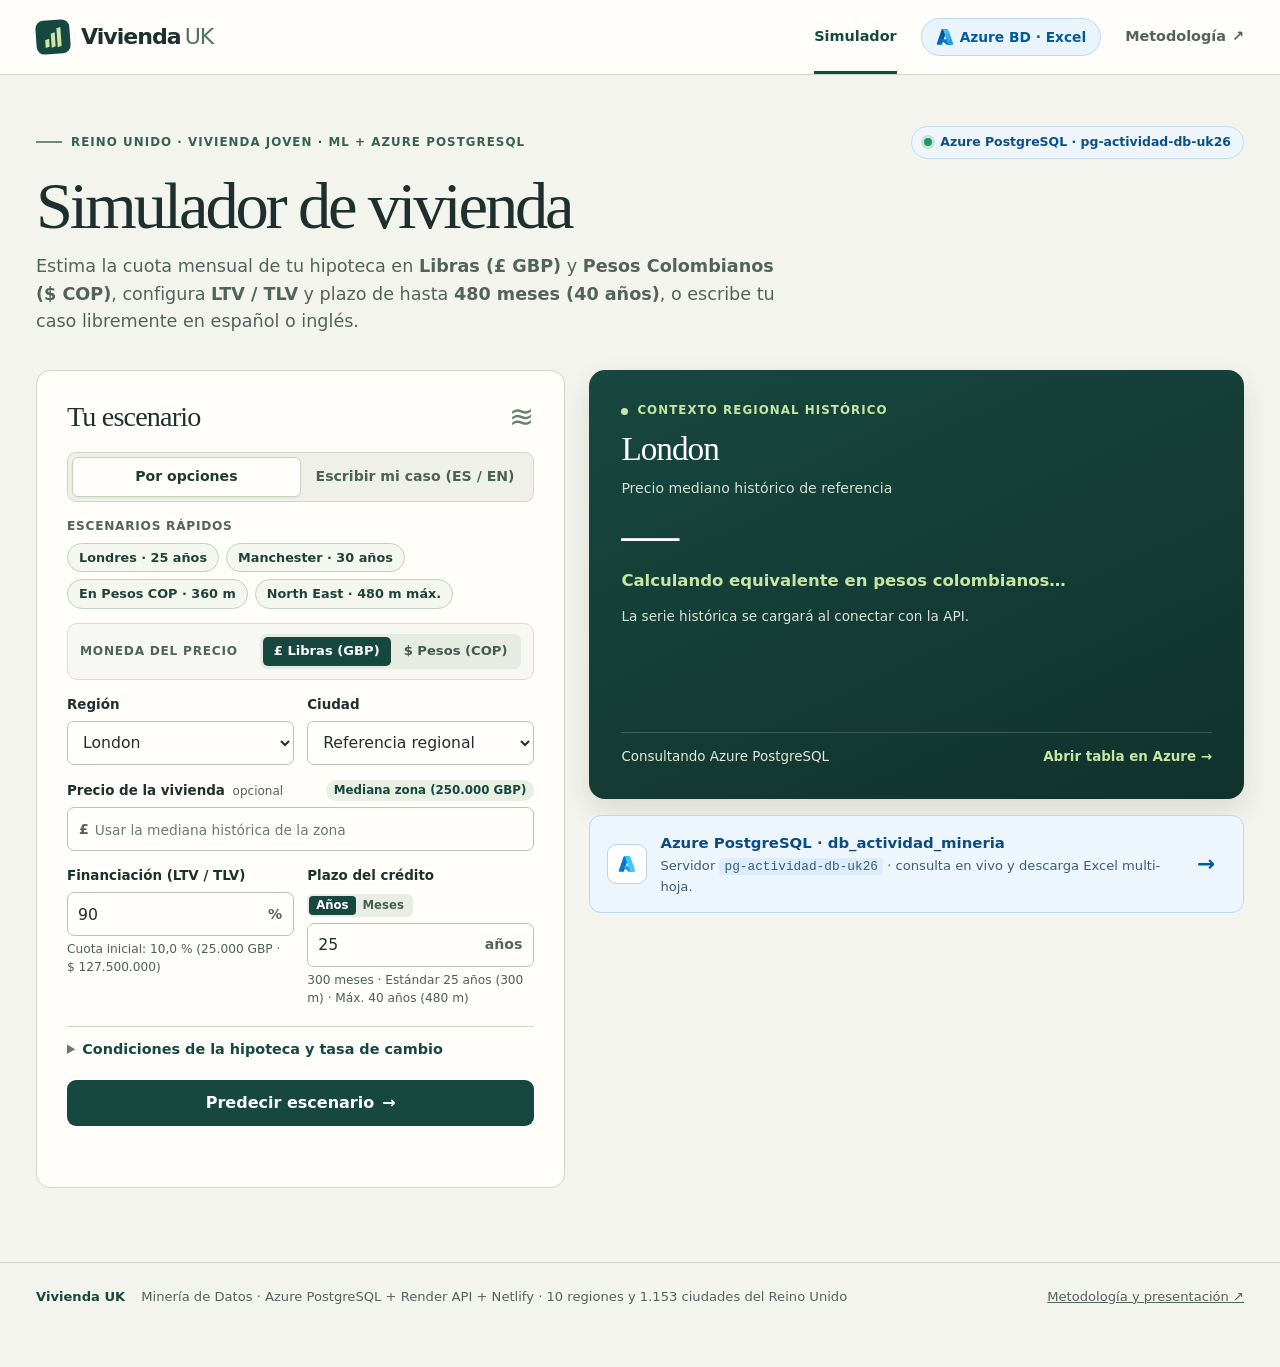
==== commit e8a54179: "chore(web): eliminar texto '19 tablas (24.777 filas)' en bloques de Azure" ====
--- a/site/index.html
+++ b/site/index.html
@@ -272,7 +272,7 @@
           </span>
           <div>
             <strong>Azure PostgreSQL · db_actividad_mineria</strong>
-            <p>19 tablas reales (24.777 filas) en <code>pg-actividad-db-uk26</code> + descarga Excel multi-hoja.</p>
+            <p>Servidor <code>pg-actividad-db-uk26</code> · consulta en vivo y descarga Excel multi-hoja.</p>
           </div>
           <a href="#datos" aria-label="Abrir datos de Azure y Excel">→</a>
         </div>
@@ -466,7 +466,7 @@
     <div class="intro data-intro">
       <p class="eyebrow"><span class="accent-rule"></span>Microsoft Azure · PostgreSQL Flexible Server</p>
       <h1 id="data-title" tabindex="-1">Datos en vivo de Azure</h1>
-      <p>Consulta directamente las tablas cargadas en <strong><code>pg-actividad-db-uk26</code></strong> (base de datos <strong><code>db_actividad_mineria</code></strong>) y descarga el libro Excel multi-hoja (`.xlsx` con 5 hojas).</p>
+      <p>Consulta directamente las tablas cargadas en <strong><code>pg-actividad-db-uk26</code></strong> (base de datos <strong><code>db_actividad_mineria</code></strong>) y descarga el libro Excel multi-hoja (<code>.xlsx</code> con 5 hojas).</p>
     </div>
 
     <div class="azure-hero-banner">
@@ -478,7 +478,7 @@
         </svg>
         <div>
           <strong>Microsoft Azure Database for PostgreSQL</strong>
-          <p>Servidor <code>pg-actividad-db-uk26.postgres.database.azure.com</code> · BD <code>db_actividad_mineria</code> · 19 tablas (24.777 filas)</p>
+          <p>Servidor <code>pg-actividad-db-uk26.postgres.database.azure.com</code> · BD <code>db_actividad_mineria</code></p>
         </div>
       </div>
       <a class="back-sim-link" href="#simulador">← Volver al Simulador</a>
--- a/site/styles.css
+++ b/site/styles.css
@@ -23,6 +23,7 @@
 a{color:inherit}
 button,a,summary,input,select,textarea{touch-action:manipulation}
 :focus-visible{outline:3px solid #b2611c;outline-offset:3px}
+.result-title:focus:not(:focus-visible),#data-title:focus:not(:focus-visible),#contenido:focus:not(:focus-visible){outline:none}
 [hidden]{display:none!important}
 .wrap{width:min(1220px,calc(100% - 72px));margin-inline:auto}
 .skip{position:absolute;left:1rem;top:-5rem;background:white;color:var(--pine);padding:1rem;z-index:20}.skip:focus{top:.5rem}
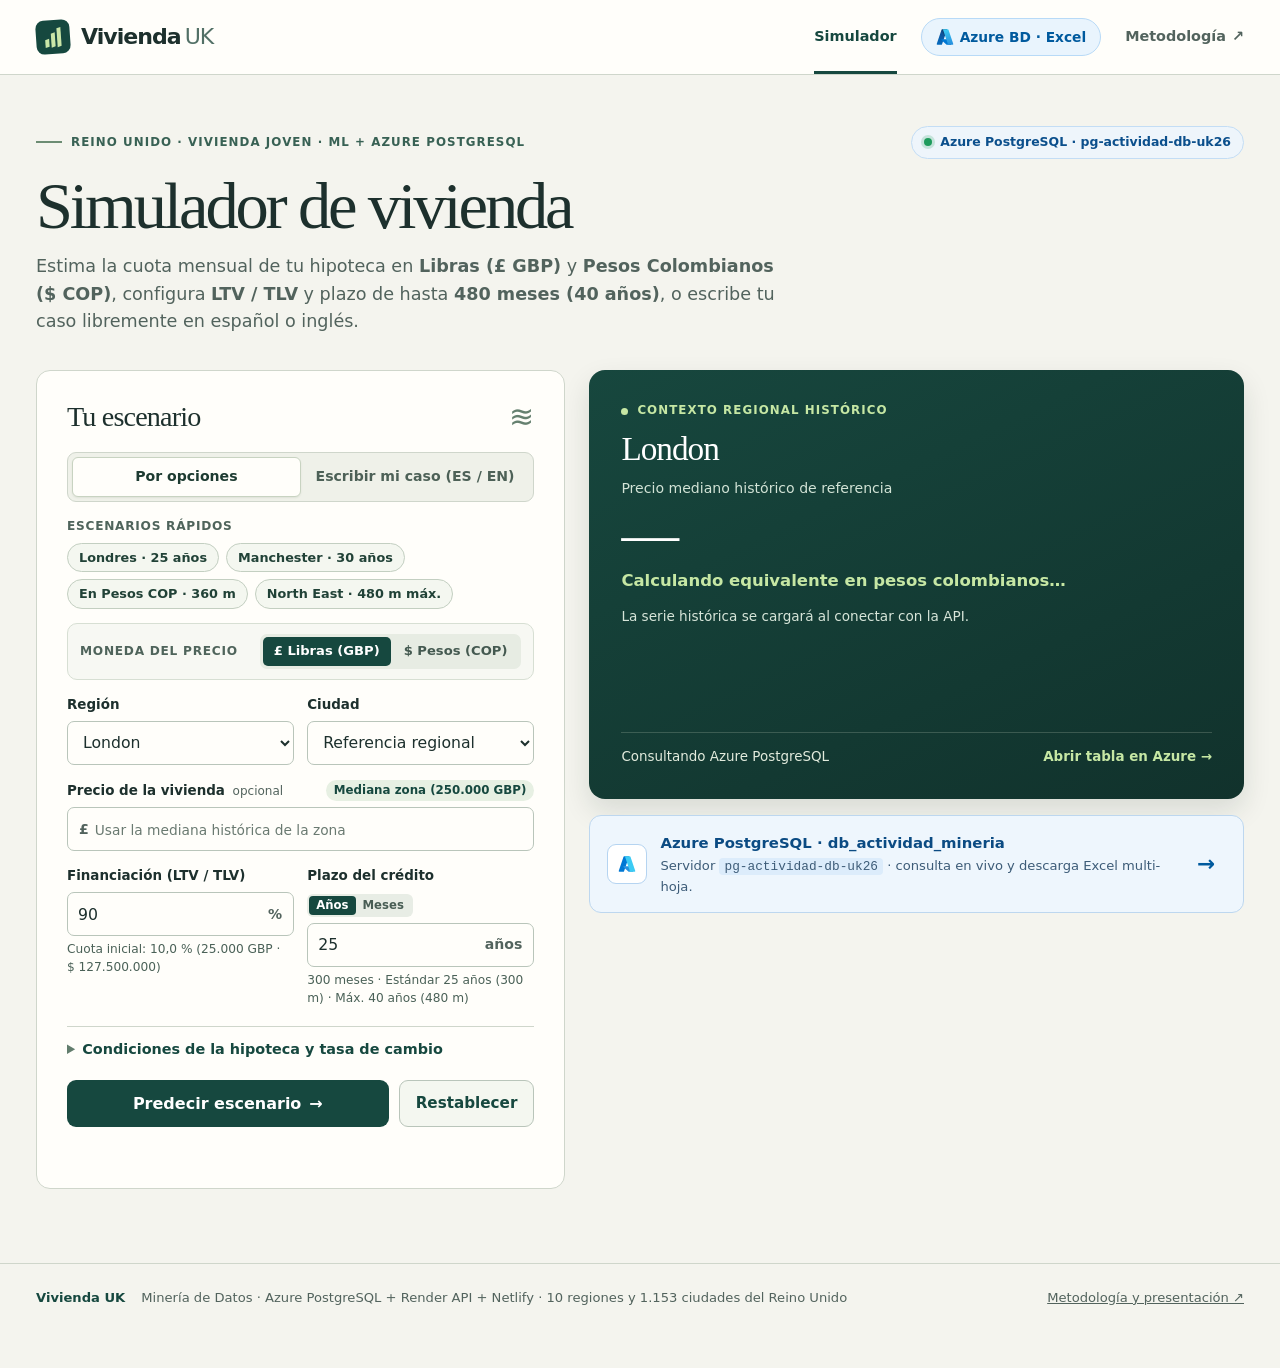
==== commit f8ed4f86: "feat(web): agregar boton Restablecer junto al boton Predecir" ====
--- a/site/index.html
+++ b/site/index.html
@@ -241,7 +241,10 @@
             </div>
           </fieldset>
 
-          <button class="primary" id="predict" type="submit">Predecir escenario <span aria-hidden="true">→</span></button>
+          <div class="form-actions">
+            <button class="primary" id="predict" type="submit">Predecir escenario <span aria-hidden="true">→</span></button>
+            <button class="secondary" id="reset-btn" type="button" title="Restablecer valores por defecto y limpiar resultado">Restablecer</button>
+          </div>
           <p id="prediction-status" class="status" role="status"></p>
         </form>
       </section>
--- a/site/styles.css
+++ b/site/styles.css
@@ -152,7 +152,9 @@
 .example-btn strong{font-size:.81rem;color:var(--pine)}
 .example-btn span{font-size:.74rem;color:var(--muted)}
 
-/* PRIMARY CTA */
+/* PRIMARY & SECONDARY CTA */
+.form-actions{display:flex;gap:10px;margin-top:20px;align-items:stretch}
+.form-actions .primary{flex:1;margin-top:0;width:auto}
 .primary{
   display:inline-flex;align-items:center;justify-content:center;gap:8px;
   width:100%;margin-top:20px;padding:13px 18px;
@@ -160,6 +162,13 @@
   font-weight:700;font-size:1rem;transition:background .15s,transform .1s;
 }
 .primary:hover:not(:disabled){background:#113931;transform:translateY(-1px)}
+.secondary{
+  display:inline-flex;align-items:center;justify-content:center;gap:6px;
+  padding:13px 16px;border:1px solid #b9c5ba;border-radius:9px;
+  background:#f4f7f0;color:var(--pine);font-weight:700;font-size:.95rem;
+  white-space:nowrap;transition:background .15s,border-color .15s,transform .1s;
+}
+.secondary:hover:not(:disabled){background:#e4eee0;border-color:var(--pine);transform:translateY(-1px)}
 .status{min-height:1.4em;margin-top:11px;font-size:.87rem}
 .status.error{color:var(--danger);font-weight:600}
 
@@ -361,5 +370,7 @@
   .back-sim-link{width:100%;text-align:center}
   .result-actions{flex-direction:column;align-items:stretch}
   .azure-inline-btn,.excel-inline-btn{justify-content:center;width:100%}
+  .form-actions{gap:8px}
+  .form-actions .primary,.form-actions .secondary{padding:12px 12px;font-size:.93rem}
 }
 @media(prefers-reduced-motion:reduce){*,*::before,*::after{scroll-behavior:auto!important;transition:none!important}}
